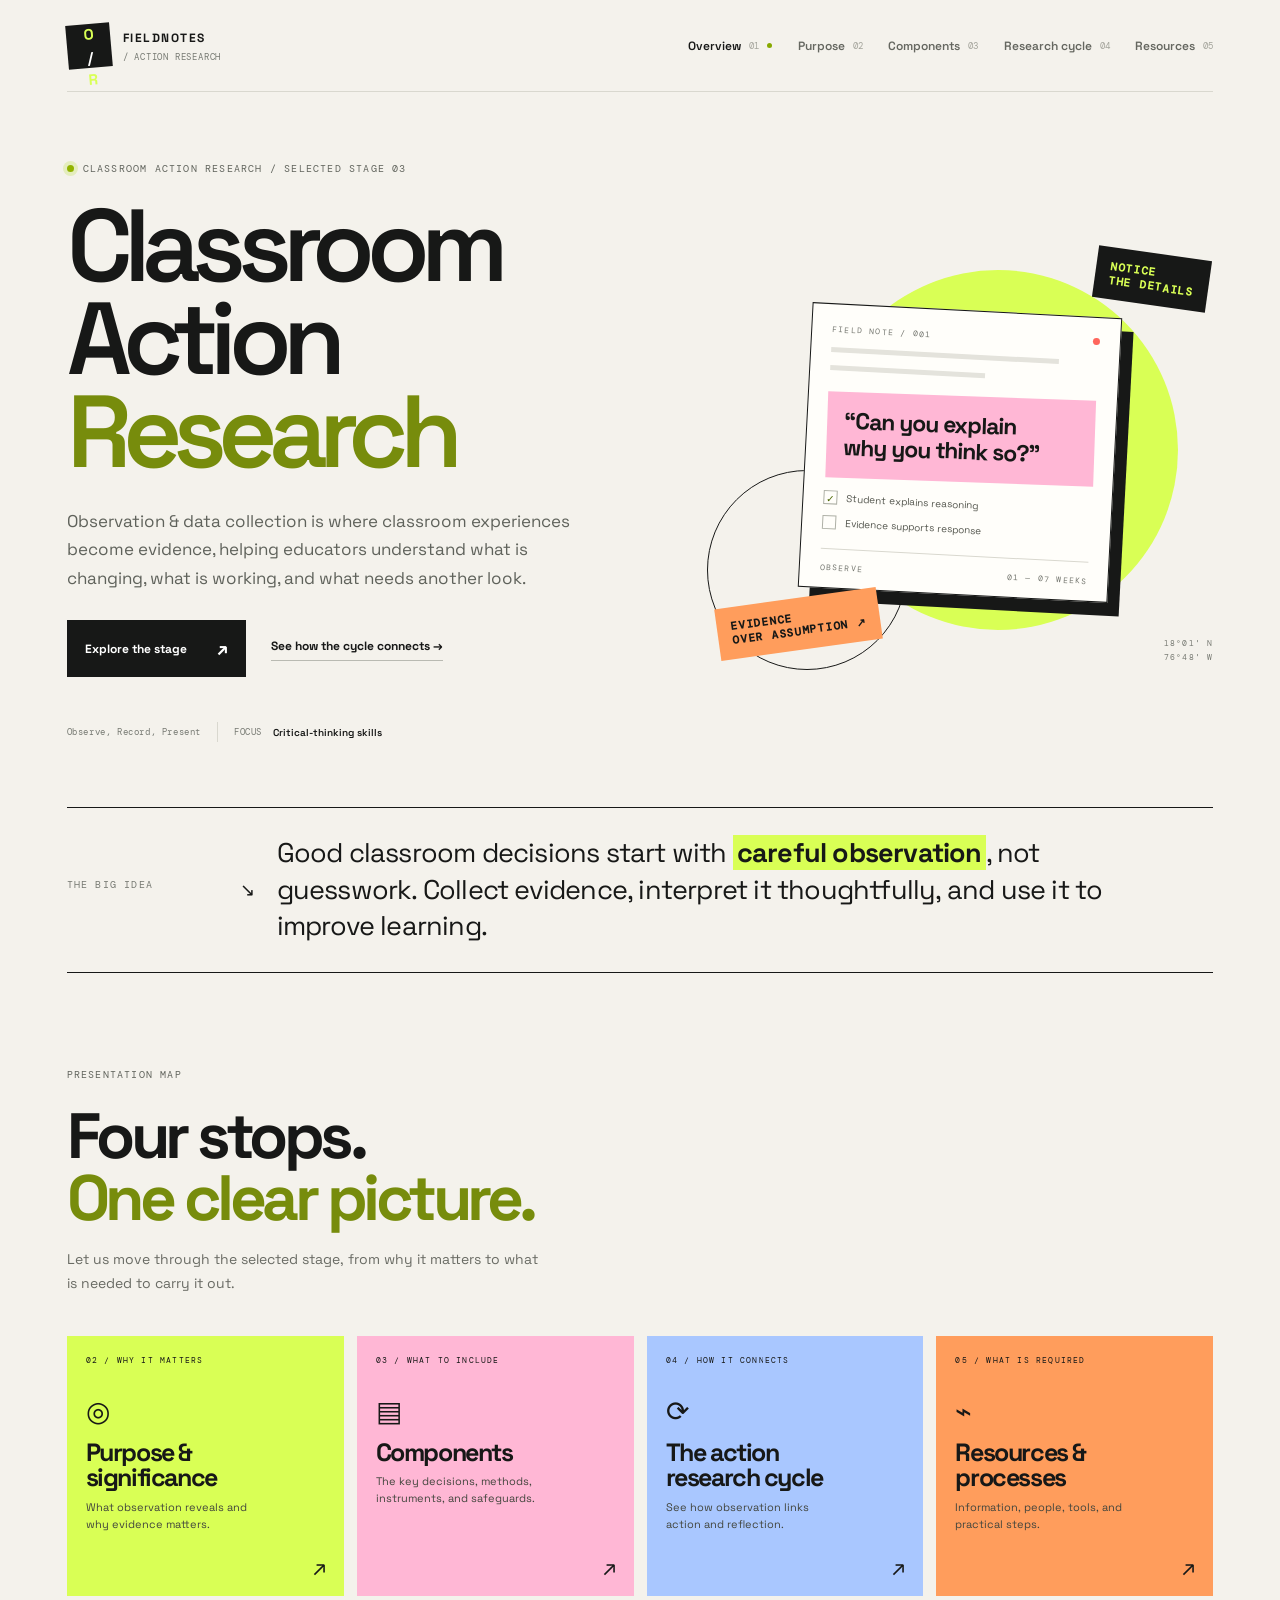
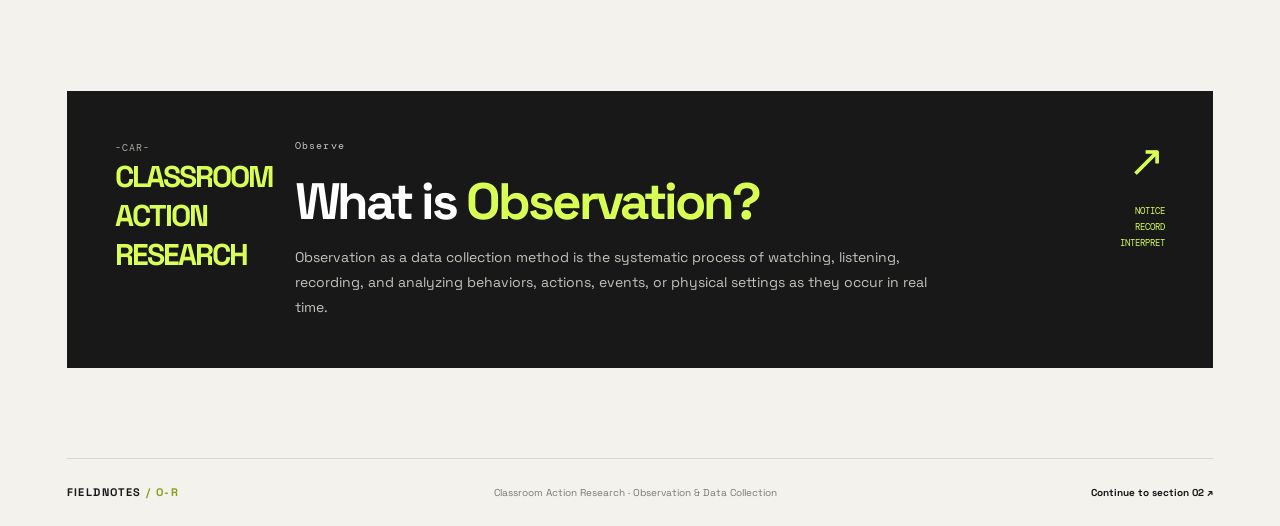
==== index.html @ 3b0fd25b "Add files via upload" ====
<!DOCTYPE html>
<html lang="en">
<head>
  <meta charset="UTF-8">
  <meta name="viewport" content="width=device-width, initial-scale=1.0">
  <meta name="description" content="A presentation website about observation and data collection in classroom action research.">
  <title>Observe / Reflect — Classroom Action Research</title>
  <link rel="preconnect" href="https://fonts.googleapis.com">
  <link rel="preconnect" href="https://fonts.gstatic.com" crossorigin>
  <link href="https://fonts.googleapis.com/css2?family=DM+Mono:wght@400;500&family=Space+Grotesk:wght@400;500;600;700&display=swap" rel="stylesheet">
  <link rel="stylesheet" href="style.css">
  <script src="script.js" defer></script>
</head>
<body>
  <div class="site-shell">
    <header class="site-header">
      <a class="brand" href="index.html" aria-label="Observe Reflect home"><span class="brand-mark">O<span>/</span>R</span><span class="brand-name">FIELDNOTES<span> / ACTION RESEARCH</span></span></a>
      <button class="menu-toggle" aria-label="Toggle navigation" aria-expanded="false"><span></span><span></span></button>
      <nav class="main-nav" aria-label="Main navigation">
        <a class="active" href="index.html">Overview <span>01</span></a>
        <a href="purpose.html">Purpose <span>02</span></a>
        <a href="components.html">Components <span>03</span></a>
        <a href="cycle.html">Research cycle <span>04</span></a>
        <a href="resources.html">Resources <span>05</span></a>
      </nav>
    </header>

    <main>
      <section class="hero hero-home">
        <div class="hero-copy">
          <p class="eyebrow"><span class="eyebrow-dot"></span> CLASSROOM ACTION RESEARCH / SELECTED STAGE 03</p>
          <h1>Classroom Action<br><em>Research</em></h1>
          <p class="hero-intro">Observation &amp; data collection is where classroom experiences become evidence, helping educators understand what is changing, what is working, and what needs another look.</p>
          <div class="hero-actions">
            <a class="button button-dark" href="purpose.html">Explore the stage <span>↗</span></a>
            <a class="text-link" href="cycle.html">See how the cycle connects <span>→</span></a>
          </div>
          <div class="hero-meta"><span>Observe, Record, Present</span><span class="meta-divider"></span><span>FOCUS</span><strong>Critical-thinking skills</strong></div>
        </div>
        <div class="hero-art" aria-label="Illustration of classroom observation notes">
          <div class="art-sticker sticker-top">NOTICE<br>THE DETAILS</div>
          <div class="observation-card">
            <div class="card-top"><span>FIELD NOTE / 001</span><span class="record-dot"></span></div>
            <div class="scribble-line long"></div><div class="scribble-line medium"></div>
            <div class="observation-highlight">“Can you explain<br>why you think so?”</div>
            <div class="mini-check"><span class="check-box">✓</span><span>Student explains reasoning</span></div>
            <div class="mini-check"><span class="check-box"></span><span>Evidence supports response</span></div>
            <div class="card-footer"><span>OBSERVE</span><span>01 — 07 WEEKS</span></div>
          </div>
          <div class="art-circle circle-one"></div><div class="art-circle circle-two"></div>
          <div class="art-sticker sticker-bottom">EVIDENCE<br>OVER ASSUMPTION ↗</div>
          <span class="art-coordinate">18°01' N<br>76°48' W</span>
        </div>
      </section>

      <section class="intro-strip">
        <div class="strip-label">THE BIG IDEA <span>↘</span></div>
        <p>Good classroom decisions start with <strong>careful observation</strong>, not guesswork. Collect evidence, interpret it thoughtfully, and use it to improve learning.</p>
      </section>

      <section class="section-block">
        <div class="section-heading">
          <p class="eyebrow">PRESENTATION MAP</p>
          <h2>Four stops.<br><em>One clear picture.</em></h2>
          <p>Let us move through the selected stage, from why it matters to what is needed to carry it out.</p>
        </div>
        <div class="chapter-grid">
          <a class="chapter-card chapter-lime" href="purpose.html"><span class="chapter-number">02 / WHY IT MATTERS</span><span class="chapter-icon">◎</span><h3>Purpose &amp;<br>significance</h3><p>What observation reveals and why evidence matters.</p><span class="card-arrow">↗</span></a>
          <a class="chapter-card chapter-pink" href="proposal.html"><span class="chapter-number">03 / WHAT TO INCLUDE</span><span class="chapter-icon">▤</span><h3>Components</h3><p>The key decisions, methods, instruments, and safeguards.</p><span class="card-arrow">↗</span></a>
          <a class="chapter-card chapter-blue" href="cycle.html"><span class="chapter-number">04 / HOW IT CONNECTS</span><span class="chapter-icon">⟳</span><h3>The action<br>research cycle</h3><p>See how observation links action and reflection.</p><span class="card-arrow">↗</span></a>
          <a class="chapter-card chapter-orange" href="resources.html"><span class="chapter-number">05 / WHAT IS REQUIRED</span><span class="chapter-icon">⌁</span><h3>Resources &amp;<br>processes</h3><p>Information, people, tools, and practical steps.</p><span class="card-arrow">↗</span></a>
        </div>
      </section>

      <section class="context-band">
        <div class="context-index">-CAR-<br><strong>CLASSROOM ACTION RESEARCH</strong></div>
        <div class="context-main"><p class="eyebrow">Observe</p><h2>What is <em>Observation?</em></h2><p> Observation as a data collection method is the systematic process of watching, listening, recording, and analyzing behaviors, actions, events, or physical settings as they occur in real time.</p></div>
        <div class="context-side"><span class="context-symbol">↗</span><span>NOTICE<br>RECORD<br>INTERPRET</span></div>
      </section>
    </main>

    <footer class="site-footer"><a class="footer-brand" href="index.html">FIELDNOTES <span>/ O-R</span></a><p>Classroom Action Research · Observation &amp; Data Collection</p><a href="purpose.html">Continue to section 02 ↗</a></footer>
  </div>
</body>
</html>
---- style.css ----
/* FIELDNOTES / Observation & Data Collection
   Bold experimental academic design. All pages share this stylesheet. */
:root{--ink:#171817;--paper:#f4f2ec;--muted:#777a73;--line:#d9d8cf;--lime:#d9ff55;--pink:#ffb7d5;--blue:#a9c7ff;--orange:#ff9d5c;--white:#fffefa;--mono:"DM Mono",monospace;--display:"Space Grotesk",sans-serif;--radius:4px}
*{box-sizing:border-box}html{scroll-behavior:smooth}body{margin:0;background:var(--paper);color:var(--ink);font-family:var(--display);line-height:1.5}a{color:inherit;text-decoration:none}button{font:inherit}.site-shell{width:min(1440px,100%);margin:0 auto;padding:0 5.2%}.site-header{height:92px;display:flex;align-items:center;justify-content:space-between;border-bottom:1px solid var(--line);position:relative;z-index:10}.brand{display:flex;align-items:center;gap:12px}.brand-mark{display:grid;place-items:center;width:44px;height:44px;background:var(--ink);color:var(--lime);font-size:15px;font-weight:700;letter-spacing:-2px;transform:rotate(-5deg)}.brand-mark span{color:white}.brand-name{font-size:12px;font-weight:700;letter-spacing:1.5px}.brand-name>span{display:block;font:9px var(--mono);color:var(--muted);letter-spacing:.8px;margin-top:4px}.main-nav{display:flex;align-items:center;gap:clamp(12px,2vw,30px)}.main-nav a{font-size:12px;font-weight:600;display:flex;gap:8px;align-items:center;color:#656760;transition:color .2s}.main-nav a span{font:9px var(--mono);color:#a3a49b}.main-nav a:hover,.main-nav a.active{color:var(--ink)}.main-nav a.active:after{content:"";height:5px;width:5px;border-radius:50%;background:#87a900;display:inline-block}.menu-toggle{display:none;border:0;background:transparent;padding:8px}.menu-toggle span{display:block;width:24px;height:2px;background:var(--ink);margin:5px}
.eyebrow,.section-kicker,.chapter-number,.page-count,.step-tag,.resource-number,.timeline-week,.progress-top,.card-top,.card-footer,.strip-label,.context-index,.art-coordinate{font:10px var(--mono);letter-spacing:1.2px}.eyebrow{display:flex;align-items:center;gap:9px;margin:0 0 24px;color:#62655e}.eyebrow-dot{width:7px;height:7px;background:#92b300;display:inline-block;border-radius:50%;box-shadow:0 0 0 4px #e4edbd}.hero{display:grid;grid-template-columns:1.08fr .92fr;gap:4%;padding:70px 0 65px;min-height:590px;align-items:center}.hero h1,.page-hero h1{font-size:clamp(58px,8vw,112px);line-height:.91;letter-spacing:-.085em;font-weight:600;margin:0}.hero h1 em,.page-hero h1 em,.section-heading h2 em,.context-main h2 em,.big-text-panel h2 em,.dark-panel h2 em,.example-heading h2 em,.timeline-heading h2 em,.connection-table-section h2 em,.process-intro h2 em,.closing-panel h2 em{font-style:normal;color:#778c0c}.hero-intro{max-width:540px;color:#5f625b;font-size:17px;line-height:1.7;margin:28px 0 27px}.hero-actions{display:flex;align-items:center;gap:25px;flex-wrap:wrap}.button{display:inline-flex;align-items:center;gap:30px;padding:15px 18px;font-size:12px;font-weight:700;transition:transform .2s,background .2s}.button:hover{transform:translateY(-3px)}.button-dark{background:var(--ink);color:white}.button-dark span,.button-light span{font-size:18px}.text-link{font-size:12px;font-weight:700;border-bottom:1px solid #b9bab2;padding-bottom:5px}.hero-meta{display:flex;align-items:center;gap:11px;flex-wrap:wrap;margin-top:45px;font:9px var(--mono);color:var(--muted);letter-spacing:.6px}.hero-meta strong{font:600 10px var(--display);color:var(--ink);letter-spacing:0}.meta-divider{height:20px;border-left:1px solid var(--line);margin:0 5px}
.hero-art{height:435px;position:relative;display:grid;place-items:center;isolation:isolate}.art-circle{position:absolute;border-radius:50%;z-index:-1}.circle-one{width:360px;height:360px;background:var(--lime);top:35px;right:7%;}.circle-two{width:200px;height:200px;border:1px solid var(--ink);bottom:0;left:0}.observation-card{width:min(310px,75%);background:var(--white);border:1px solid var(--ink);padding:20px 20px 15px;box-shadow:12px 13px 0 var(--ink);transform:rotate(3deg);z-index:2;animation:floatCard 6s ease-in-out infinite}.card-top,.card-footer{display:flex;justify-content:space-between;color:#74766f;font-size:8px}.record-dot{width:7px;height:7px;background:#ff665c;border-radius:50%}.scribble-line{height:5px;background:#e4e3dc;margin-top:13px}.scribble-line.long{width:85%}.scribble-line.medium{width:58%}.observation-highlight{background:var(--pink);font-size:23px;line-height:1.12;letter-spacing:-1px;font-weight:700;padding:17px;margin:19px 0 15px;transform:rotate(-1deg)}.mini-check{display:flex;align-items:center;gap:9px;font-size:10px;color:#55574f;margin:10px 0}.check-box{width:14px;height:14px;border:1px solid #aeb0a6;display:grid;place-items:center;font-size:10px;color:#4d6800}.card-footer{border-top:1px solid var(--line);padding-top:13px;margin-top:18px}.art-sticker{position:absolute;font:700 11px var(--mono);letter-spacing:.8px;padding:12px 14px;z-index:3}.sticker-top{background:var(--ink);color:var(--lime);right:1%;top:18px;transform:rotate(8deg)}.sticker-bottom{background:var(--orange);bottom:20px;left:2%;transform:rotate(-8deg)}.art-coordinate{position:absolute;right:0;bottom:5px;font-size:8px;line-height:1.8;color:var(--muted)}
.intro-strip{border-top:1px solid var(--ink);border-bottom:1px solid var(--ink);display:grid;grid-template-columns:190px 1fr;align-items:center;gap:20px;padding:27px 0}.strip-label{display:flex;justify-content:space-between;color:var(--muted)}.strip-label span{font-size:18px;color:var(--ink)}.intro-strip p{font-size:clamp(18px,2.3vw,27px);letter-spacing:-.8px;line-height:1.35;margin:0;max-width:850px}.intro-strip strong{background:var(--lime);padding:0 4px}
.section-block{padding:95px 0}.section-heading{max-width:590px;margin-bottom:40px}.section-heading h2,.example-heading h2,.timeline-heading h2,.connection-table-section h2,.process-intro h2{font-size:clamp(40px,5vw,65px);line-height:.98;letter-spacing:-.07em;margin:0 0 18px}.section-heading>p:last-child,.timeline-heading>p:last-child,.process-intro>p:last-child{color:#696b64;max-width:480px;font-size:14px;line-height:1.7}.chapter-grid{display:grid;grid-template-columns:repeat(4,1fr);gap:13px}.chapter-card{min-height:260px;padding:19px;position:relative;display:flex;flex-direction:column;transition:transform .25s;overflow:hidden}.chapter-card:hover{transform:translateY(-7px) rotate(-.5deg)}.chapter-lime{background:var(--lime)}.chapter-pink{background:var(--pink)}.chapter-blue{background:var(--blue)}.chapter-orange{background:var(--orange)}.chapter-number{font-size:8px}.chapter-icon{font-size:28px;margin-top:25px}.chapter-card h3{font-size:25px;line-height:1.03;letter-spacing:-1.4px;margin:8px 0}.chapter-card p{font-size:11px;max-width:180px;color:#42453d;line-height:1.5;margin:0 0 30px}.card-arrow{position:absolute;right:18px;bottom:12px;font-size:22px}
.context-band{background:var(--ink);color:white;padding:48px;display:grid;grid-template-columns:150px 1fr 110px;gap:30px;align-items:start;margin-bottom:90px}.context-index{color:#a7aaa1;line-height:1.8}.context-index strong{font:700 30px var(--display);color:var(--lime);letter-spacing:-2px}.context-main .eyebrow{color:#c2c4bc}.context-main h2{font-size:clamp(36px,4vw,55px);letter-spacing:-.06em;line-height:1;margin:0 0 18px}.context-main h2 em{color:var(--lime)}.context-main>p:last-child{max-width:660px;color:#c3c5bd;font-size:14px;line-height:1.8;margin:0}.context-side{display:flex;flex-direction:column;align-items:flex-end;gap:20px;font:9px var(--mono);line-height:1.8;color:var(--lime);text-align:right}.context-symbol{font-size:44px;line-height:1}
.site-footer{border-top:1px solid var(--line);padding:25px 0;display:flex;align-items:center;justify-content:space-between;gap:15px;font-size:10px;color:var(--muted)}.footer-brand{font-size:11px;font-weight:700;letter-spacing:1.4px;color:var(--ink)}.footer-brand span{color:#8b9f1d}.site-footer p{margin:0}.site-footer>a:last-child{color:var(--ink);font-weight:700}
.page-hero{min-height:390px;padding:42px 5.5% 50px;position:relative;overflow:hidden;margin:30px 0 0}.page-hero-lime{background:var(--lime)}.page-hero-pink{background:var(--pink)}.page-hero-blue{background:var(--blue)}.page-hero-orange{background:var(--orange)}.page-hero-top{display:flex;justify-content:space-between;align-items:center;margin-bottom:40px}.page-hero .eyebrow{margin:0;color:#41443a}.page-count{font-size:12px}.page-count i{font-style:normal;opacity:.5;margin:0 5px}.page-hero h1{font-size:clamp(54px,7vw,90px);max-width:800px;position:relative;z-index:1}.page-hero h1 em{color:#34382c}.page-lede{max-width:530px;font-size:15px;line-height:1.7;color:#41443b;margin:24px 0 0;position:relative;z-index:1}.hero-stamp{position:absolute;right:7%;bottom:36px;border:1px solid currentColor;padding:15px 18px;font:700 12px var(--mono);line-height:1.5;letter-spacing:1px;transform:rotate(7deg);text-align:center;z-index:0}
.two-column-section{display:grid;grid-template-columns:1fr 1fr;gap:14px;padding:75px 0}.big-text-panel,.dark-panel{padding:clamp(25px,4vw,50px);min-height:520px}.big-text-panel{background:var(--white);border:1px solid var(--line)}.dark-panel{background:var(--ink);color:white}.section-kicker{color:#85877f}.dark-panel .section-kicker{color:#b8bbb2}.oversized-symbol{font-size:52px;line-height:1;margin:35px 0 18px;color:#8ba900}.dark-panel .oversized-symbol{color:var(--pink)}.big-text-panel h2,.dark-panel h2{font-size:clamp(34px,4vw,48px);line-height:.99;letter-spacing:-.07em;margin:0 0 22px}.dark-panel h2 em{color:var(--pink)}.big-text-panel>p,.dark-panel>p{font-size:13px;color:#666960;line-height:1.8}.quote-note{border-left:4px solid var(--lime);padding:12px 15px;background:#f0f3e4;font-size:12px;line-height:1.6;margin-top:25px}.reason-list{padding:0;margin:30px 0 0;list-style:none}.reason-list li{display:grid;grid-template-columns:34px 1fr;gap:12px;border-top:1px solid #3b3e38;padding:16px 0}.reason-list li>span{font:10px var(--mono);color:var(--pink);padding-top:3px}.reason-list strong{font-size:14px}.reason-list p{font-size:11px;color:#bfc1b8;line-height:1.6;margin:4px 0 0}
.example-section{padding:20px 0 80px}.example-heading{margin-bottom:35px}.example-flow{display:grid;grid-template-columns:1fr 30px 1fr 30px 1fr;align-items:stretch;gap:10px}.example-step{background:#e9e7df;padding:23px;min-height:220px;position:relative}.step-tag{font-size:8px;color:#666960}.example-icon{font-size:28px;margin:25px 0 10px}.example-step h3{font-size:19px;letter-spacing:-.7px;margin:0 0 8px}.example-step p{font-size:12px;color:#62645c;line-height:1.6;margin:0}.flow-arrow{display:grid;place-items:center;font-size:23px}.bottom-cta{border-top:1px solid var(--line);padding:28px 0 55px;display:flex;align-items:center;justify-content:space-between;gap:20px}.bottom-cta .eyebrow{margin-bottom:9px}.bottom-cta h2{font-size:25px;letter-spacing:-1.2px;margin:0}
.proposal-block{padding-bottom:70px}.proposal-grid{display:grid;grid-template-columns:repeat(3,1fr);gap:12px}.proposal-card{border:1px solid var(--line);background:var(--white);text-align:left;padding:23px;min-height:235px;position:relative;cursor:pointer;transition:transform .2s,border-color .2s;display:flex;flex-direction:column;align-items:flex-start}.proposal-card:hover{transform:translateY(-4px);border-color:var(--ink)}.proposal-card[aria-expanded="true"]{background:var(--lime);border-color:var(--ink)}.proposal-number{font:10px var(--mono);color:#7a7c74}.proposal-icon{font-size:26px;margin:23px 0 10px}.proposal-card h3{font-size:19px;line-height:1.1;letter-spacing:-.6px;margin:0 0 8px}.proposal-summary{font-size:12px;color:#72746c;margin:0 0 20px}.expand-label{font:9px var(--mono);letter-spacing:.6px;margin-top:auto}.proposal-details{display:none;border-top:1px solid #b7c58b;padding-top:12px;margin-top:15px}.proposal-details p{font-size:11px;line-height:1.7;margin:0;color:#44473e}.proposal-card[aria-expanded="true"] .proposal-details{display:block}.proposal-card[aria-expanded="true"] .expand-label{font-weight:700}.timeline-section{background:#e8e6dd;padding:65px 7%;display:grid;grid-template-columns:.8fr 1.2fr;gap:7%;margin-bottom:75px}.timeline-heading h2{font-size:clamp(35px,4vw,50px)}.timeline{position:relative}.timeline:before{content:"";position:absolute;top:18px;bottom:25px;left:86px;width:1px;background:#c3c4b8}.timeline-item{display:grid;grid-template-columns:70px 34px 1fr;gap:15px;position:relative;padding:0 0 27px}.timeline-week{font-size:8px;line-height:1.5;color:#777970;padding-top:9px}.timeline-marker{width:31px;height:31px;border:1px solid var(--ink);background:var(--lime);border-radius:50%;display:grid;place-items:center;font:10px var(--mono);z-index:1}.timeline-content h3{font-size:16px;margin:2px 0 5px}.timeline-content p{font-size:11px;color:#686a62;line-height:1.7;margin:0}
.cycle-section{padding:85px 0 60px}.cycle-explorer{display:grid;grid-template-columns:1.1fr .9fr;gap:35px;align-items:center}.cycle-visual{height:430px;max-width:530px;width:100%;margin:auto;position:relative}.cycle-arrows{position:absolute;inset:0;width:100%;height:100%;color:#a3a59b;fill:none;stroke:currentColor;stroke-width:1.5;stroke-dasharray:5 6}.cycle-node{position:absolute;z-index:2;width:142px;min-height:100px;border:1px solid var(--ink);background:var(--white);padding:13px;text-align:left;cursor:pointer;transition:transform .2s,background .2s;box-shadow:5px 5px 0 rgba(23,24,23,.1)}.cycle-node:hover{transform:translateY(-4px) rotate(-1deg)}.cycle-node span{display:block;font:9px var(--mono);color:#77796f;margin-bottom:10px}.cycle-node strong{display:block;font-size:18px;letter-spacing:-.8px}.cycle-node small{display:block;font-size:10px;color:#676960;margin-top:3px}.node-plan{top:10px;left:calc(50% - 71px)}.node-act{top:145px;right:0}.node-observe{bottom:10px;left:calc(50% - 71px)}.node-reflect{top:145px;left:0}.node-act.is-selected{background:var(--pink)}.node-plan.is-selected{background:var(--blue)}.node-observe.is-selected{background:var(--lime)}.node-reflect.is-selected{background:var(--orange)}.cycle-node[aria-pressed="true"]{box-shadow:6px 6px 0 var(--ink)}.cycle-center{position:absolute;top:50%;left:50%;transform:translate(-50%,-50%);width:130px;height:130px;border:1px dashed #9fa196;border-radius:50%;display:flex;flex-direction:column;align-items:center;justify-content:center;text-align:center;background:var(--paper)}.cycle-center span{font:8px var(--mono);letter-spacing:1px;color:#7b7d74}.cycle-center strong{font-size:15px;line-height:1.05;letter-spacing:-.5px;margin:7px 0}.cycle-center i{font-style:normal;font-size:22px}.cycle-detail{background:var(--ink);color:white;padding:35px;min-height:370px;position:relative}.cycle-detail .eyebrow{color:#b8bab2;margin-bottom:12px;font-size:9px}.detail-number{font-size:56px;line-height:1;font-weight:700;letter-spacing:-5px;color:var(--lime)}.cycle-detail h3{font-size:32px;line-height:.98;letter-spacing:-1.8px;margin:13px 0}.cycle-detail>p:not(.eyebrow){font-size:12px;line-height:1.8;color:#c4c6be}.detail-connection{display:flex;gap:12px;border-top:1px solid #41443c;padding-top:18px;margin-top:24px}.connection-icon{color:var(--pink);font-size:22px}.detail-connection strong{font-size:12px}.detail-connection p{font-size:10px;line-height:1.6;color:#bfc1b8;margin:5px 0 0}.cycle-controls{display:flex;justify-content:space-between;gap:12px;margin-top:23px}.small-button{border:1px solid #5b5e55;background:transparent;color:white;padding:9px 12px;font-size:10px;cursor:pointer}.small-button:hover{background:var(--lime);border-color:var(--lime);color:var(--ink)}.cycle-summary{display:flex;align-items:center;gap:20px;background:var(--blue);padding:20px 25px;margin-top:45px}.summary-symbol{font-size:38px}.cycle-summary p{font-size:13px;line-height:1.7;margin:0}.connection-table-section{padding:20px 0 85px}.connection-table-section h2{margin-bottom:28px}.connection-rows{border-top:1px solid var(--ink)}.connection-rows>div{display:grid;grid-template-columns:150px 220px 1fr;gap:20px;align-items:center;padding:20px;border-bottom:1px solid var(--line)}.connection-rows span{font:9px var(--mono);color:#77796f}.connection-rows strong{font-size:14px}.connection-rows p{font-size:12px;color:#686a62;margin:0}.connection-rows .row-highlight{background:var(--lime);border-bottom-color:var(--ink)}
.resource-section{padding:85px 0 75px}.resource-grid{display:grid;grid-template-columns:repeat(2,1fr);gap:13px}.resource-card{padding:28px;min-height:330px}.resource-card-dark{background:var(--ink);color:white}.resource-card-lime{background:var(--lime)}.resource-card-blue{background:var(--blue)}.resource-card-pink{background:var(--pink)}.resource-number{font-size:9px;opacity:.8}.resource-symbol{font-size:33px;margin:24px 0 8px}.resource-card h3{font-size:27px;letter-spacing:-1.4px;margin:0 0 17px}.resource-card ul{padding-left:17px;margin:0;display:grid;gap:8px}.resource-card li{font-size:12px;line-height:1.5}.resource-card-dark li{color:#d2d4cc}.process-section{display:grid;grid-template-columns:.8fr 1.2fr;gap:8%;padding:35px 0 90px}.process-intro h2{font-size:clamp(38px,4vw,54px)}.progress-card{background:#e5e3da;padding:18px;margin-top:30px}.progress-top{display:flex;justify-content:space-between;font-size:8px}.progress-top strong{font-size:10px}.progress-track{height:5px;background:#cacbc1;margin:13px 0}.progress-track span{display:block;height:100%;width:0;background:#89a600;transition:width .25s}.progress-card>p{font-size:10px;color:#65675f;margin:0}.reset-button{border:0;border-bottom:1px solid #a7a89f;background:none;padding:0;margin-top:15px;font-size:10px;cursor:pointer}.process-checklist{border-top:1px solid var(--line)}.process-item{display:grid;grid-template-columns:0 35px 1fr 22px;gap:12px;align-items:center;padding:18px 4px;border-bottom:1px solid var(--line);cursor:pointer;transition:background .2s}.process-item input{opacity:0;width:0;height:0}.process-number{font:10px var(--mono);color:#898b83}.process-copy strong{display:block;font-size:14px}.process-copy small{display:block;font-size:11px;color:#73756d;margin-top:4px;line-height:1.5}.custom-check{width:20px;height:20px;border:1px solid #b5b7ad;display:grid;place-items:center;font-size:12px;color:transparent}.process-item:has(input:checked){background:#e8efcf}.process-item:has(input:checked) .custom-check{background:var(--lime);border-color:var(--ink);color:var(--ink)}.process-item:has(input:checked) .process-copy strong{text-decoration:line-through;text-decoration-color:#8b9f1d}.closing-panel{position:relative;background:var(--ink);color:white;padding:50px 7%;margin-bottom:75px;overflow:hidden}.closing-panel .eyebrow{color:#bfc1b8}.closing-panel h2{font-size:clamp(48px,7vw,82px);line-height:.9;letter-spacing:-.08em;margin:0 0 22px;position:relative;z-index:1}.closing-panel h2 em{color:var(--lime)}.closing-panel>p:not(.eyebrow){max-width:520px;color:#c5c7bf;font-size:13px;line-height:1.8;margin-bottom:25px}.button-light{background:var(--lime);color:var(--ink);position:relative;z-index:1}.closing-mark{position:absolute;right:4%;top:0;font-size:clamp(130px,24vw,310px);font-weight:700;letter-spacing:-.13em;color:#292c25;line-height:1;transform:rotate(-10deg);pointer-events:none}
@keyframes floatCard{0%,100%{transform:translateY(0) rotate(3deg)}50%{transform:translateY(-8px) rotate(1deg)}}@media(prefers-reduced-motion:reduce){*,*::before,*::after{scroll-behavior:auto!important;animation:none!important;transition:none!important}}
@media(max-width:1000px){.site-shell{padding:0 4%}.site-header{height:78px}.brand-name{font-size:10px}.main-nav{gap:12px}.main-nav a{font-size:10px}.main-nav a span{display:none}.hero{min-height:530px;padding:55px 0}.hero h1{font-size:clamp(55px,8vw,84px)}.hero-art{height:360px}.circle-one{width:290px;height:290px}.observation-card{width:280px}.chapter-grid{grid-template-columns:repeat(2,1fr)}.chapter-card{min-height:220px}.context-band{grid-template-columns:100px 1fr 75px;padding:35px;gap:20px}.timeline-section{padding:50px 4%;gap:4%}.cycle-explorer{grid-template-columns:1fr 1fr;gap:20px}.cycle-node{width:125px}.node-plan,.node-observe{left:calc(50% - 62px)}.cycle-visual{height:400px}.cycle-detail{padding:25px}.connection-rows>div{grid-template-columns:110px 180px 1fr}}
@media(max-width:720px){.site-shell{padding:0 20px}.site-header{height:72px}.menu-toggle{display:block;cursor:pointer}.main-nav{display:none;position:absolute;top:71px;left:0;right:0;background:var(--paper);border:1px solid var(--line);padding:12px 18px 18px;flex-direction:column;align-items:stretch;gap:0;box-shadow:0 12px 20px #17181712}.main-nav.is-open{display:flex}.main-nav a{padding:13px 0;border-bottom:1px solid var(--line);font-size:12px;justify-content:space-between}.main-nav a:last-child{border-bottom:0}.main-nav a span{display:block}.hero{grid-template-columns:1fr;padding:52px 0 35px;gap:20px}.hero h1{font-size:clamp(60px,15vw,92px)}.hero-intro{font-size:15px}.hero-meta{margin-top:30px}.hero-art{height:360px;grid-row:2}.circle-one{right:10%;width:280px;height:280px}.circle-two{left:7%}.sticker-top{right:4%}.sticker-bottom{left:4%}.intro-strip{grid-template-columns:1fr;gap:10px;padding:20px 0}.intro-strip p{font-size:21px}.section-block{padding:65px 0}.section-heading{margin-bottom:27px}.section-heading h2,.example-heading h2,.timeline-heading h2,.connection-table-section h2{font-size:47px}.chapter-grid{gap:9px}.chapter-card{padding:15px;min-height:205px}.chapter-card h3{font-size:22px}.chapter-card p{font-size:10px}.chapter-icon{margin-top:18px}.context-band{grid-template-columns:1fr;padding:27px;gap:25px;margin-bottom:55px}.context-side{display:none}.context-main h2{font-size:42px}.site-footer{flex-wrap:wrap;justify-content:space-between}.site-footer p{order:3;width:100%}.page-hero{margin-top:18px;min-height:370px;padding:25px 24px 35px}.page-hero-top{margin-bottom:40px}.page-hero h1{font-size:clamp(54px,13vw,78px)}.page-lede{font-size:13px;max-width:85%}.hero-stamp{right:15px;bottom:15px;font-size:9px;padding:9px;opacity:.8}.two-column-section{grid-template-columns:1fr;padding:45px 0;gap:12px}.big-text-panel,.dark-panel{min-height:0;padding:28px}.oversized-symbol{margin:25px 0 15px}.example-section{padding:5px 0 50px}.example-flow{grid-template-columns:1fr;gap:8px}.example-step{min-height:0;padding:20px}.example-icon{margin:13px 0 7px}.flow-arrow{transform:rotate(90deg);height:24px}.bottom-cta{align-items:flex-start;flex-direction:column;padding-bottom:40px}.proposal-grid{grid-template-columns:1fr 1fr}.proposal-card{padding:17px;min-height:225px}.proposal-card h3{font-size:17px}.timeline-section{grid-template-columns:1fr;gap:25px;padding:35px 20px;margin-bottom:50px}.timeline:before{left:72px}.timeline-item{grid-template-columns:58px 30px 1fr;gap:10px}.timeline-week{font-size:7px}.timeline-marker{width:28px;height:28px}.cycle-section{padding:55px 0 40px}.cycle-explorer{grid-template-columns:1fr}.cycle-visual{height:360px;max-width:430px}.cycle-node{width:116px;min-height:88px;padding:10px}.node-plan,.node-observe{left:calc(50% - 58px)}.node-act{right:0}.node-reflect{left:0}.cycle-node strong{font-size:16px}.cycle-node small{font-size:9px}.cycle-center{width:110px;height:110px}.cycle-center strong{font-size:13px}.cycle-arrows{transform:scale(.94)}.cycle-detail{min-height:0;padding:25px}.cycle-detail h3{font-size:30px}.cycle-summary{padding:16px;gap:12px;align-items:flex-start}.cycle-summary p{font-size:11px}.connection-table-section{padding:20px 0 55px}.connection-rows>div{grid-template-columns:1fr auto;gap:6px;padding:15px}.connection-rows span{grid-column:1/-1}.connection-rows strong{font-size:13px}.connection-rows p{grid-column:1/-1;line-height:1.6}.resource-section{padding:55px 0}.resource-grid{grid-template-columns:1fr}.resource-card{min-height:0;padding:24px}.resource-card h3{font-size:25px}.process-section{grid-template-columns:1fr;gap:30px;padding:10px 0 60px}.closing-panel{padding:35px 25px;margin-bottom:50px}.closing-panel h2{font-size:58px}.closing-mark{right:-4%;top:20%;font-size:160px;opacity:.7}}
@media(max-width:390px){.site-shell{padding:0 14px}.brand{gap:8px}.brand-mark{width:38px;height:38px}.brand-name{font-size:9px}.brand-name>span{font-size:7px}.hero-actions{gap:16px}.button{gap:18px}.chapter-grid,.proposal-grid{grid-template-columns:1fr}.chapter-card{min-height:190px}.proposal-card{min-height:190px}.page-hero h1{font-size:52px}.page-lede{max-width:100%}.hero-stamp{display:none}.cycle-node{width:103px}.node-plan,.node-observe{left:calc(50% - 51px)}.cycle-node strong{font-size:14px}.cycle-node small{font-size:8px}.cycle-center{width:92px;height:92px}.cycle-center strong{font-size:11px}.cycle-center span{font-size:7px}.cycle-visual{height:330px}.cycle-arrows{transform:scale(.85)}.closing-panel h2{font-size:49px}}
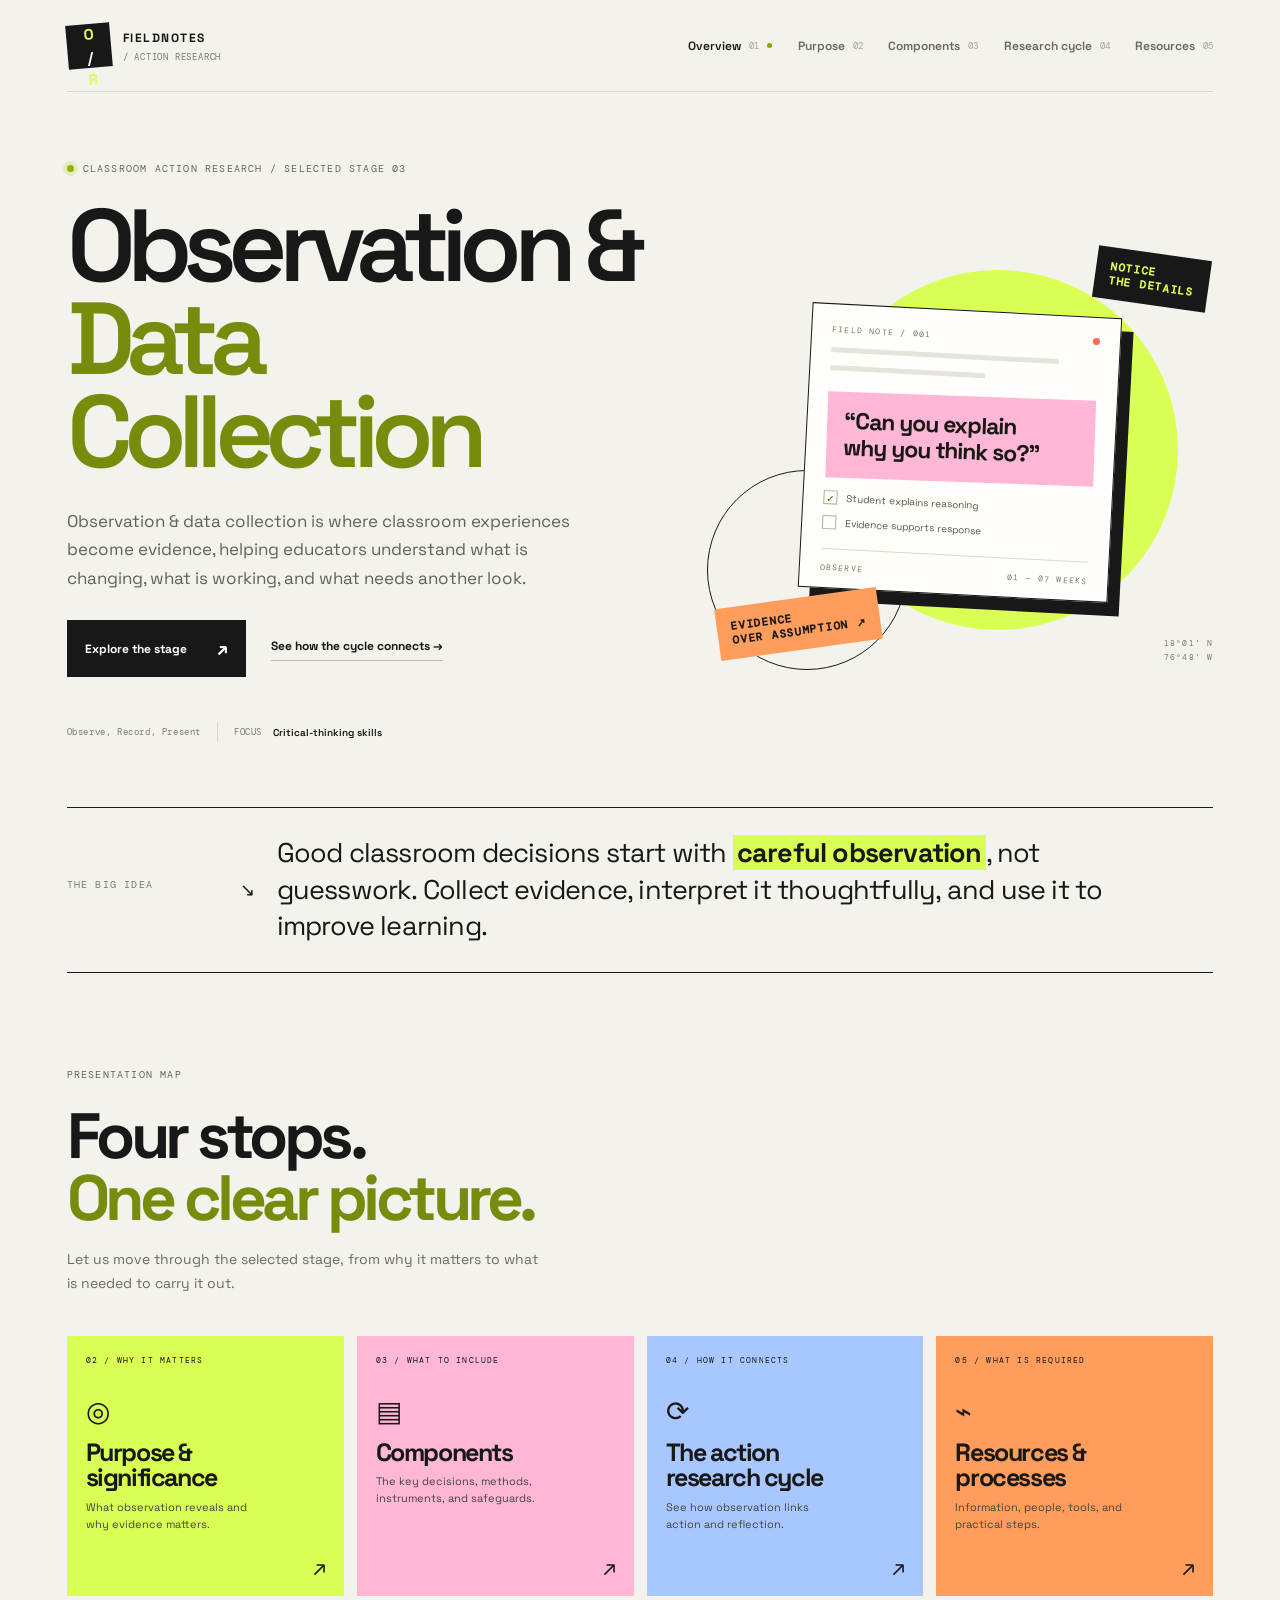
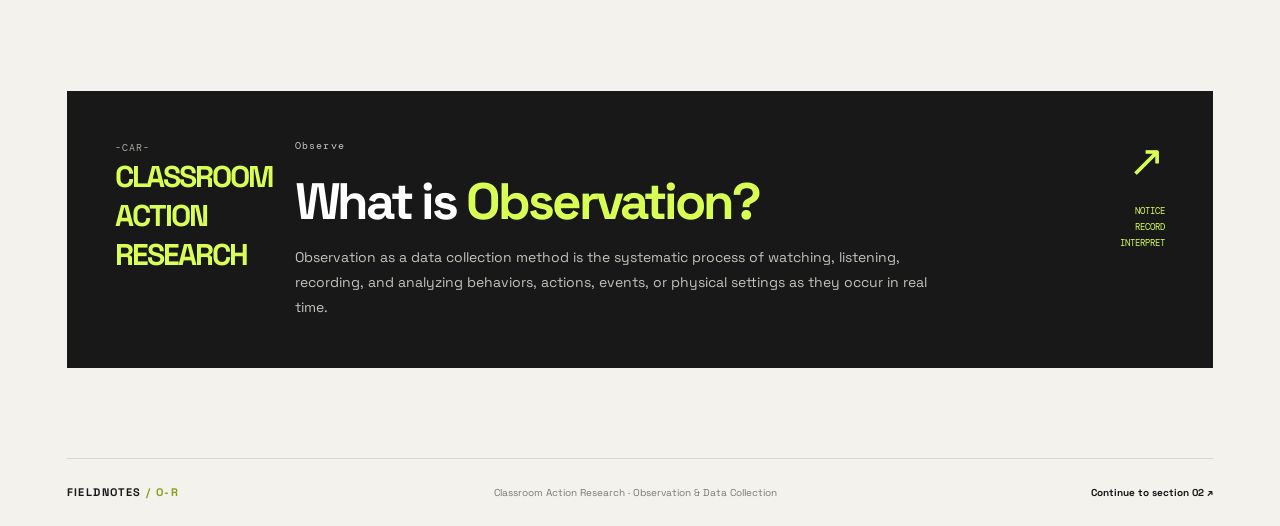
==== commit bc618e90: "Update index.html" ====
--- a/index.html
+++ b/index.html
@@ -29,7 +29,7 @@
       <section class="hero hero-home">
         <div class="hero-copy">
           <p class="eyebrow"><span class="eyebrow-dot"></span> CLASSROOM ACTION RESEARCH / SELECTED STAGE 03</p>
-          <h1>Classroom Action<br><em>Research</em></h1>
+          <h1>Observation &<br><em>Data Collection</em></h1>
           <p class="hero-intro">Observation &amp; data collection is where classroom experiences become evidence, helping educators understand what is changing, what is working, and what needs another look.</p>
           <div class="hero-actions">
             <a class="button button-dark" href="purpose.html">Explore the stage <span>↗</span></a>
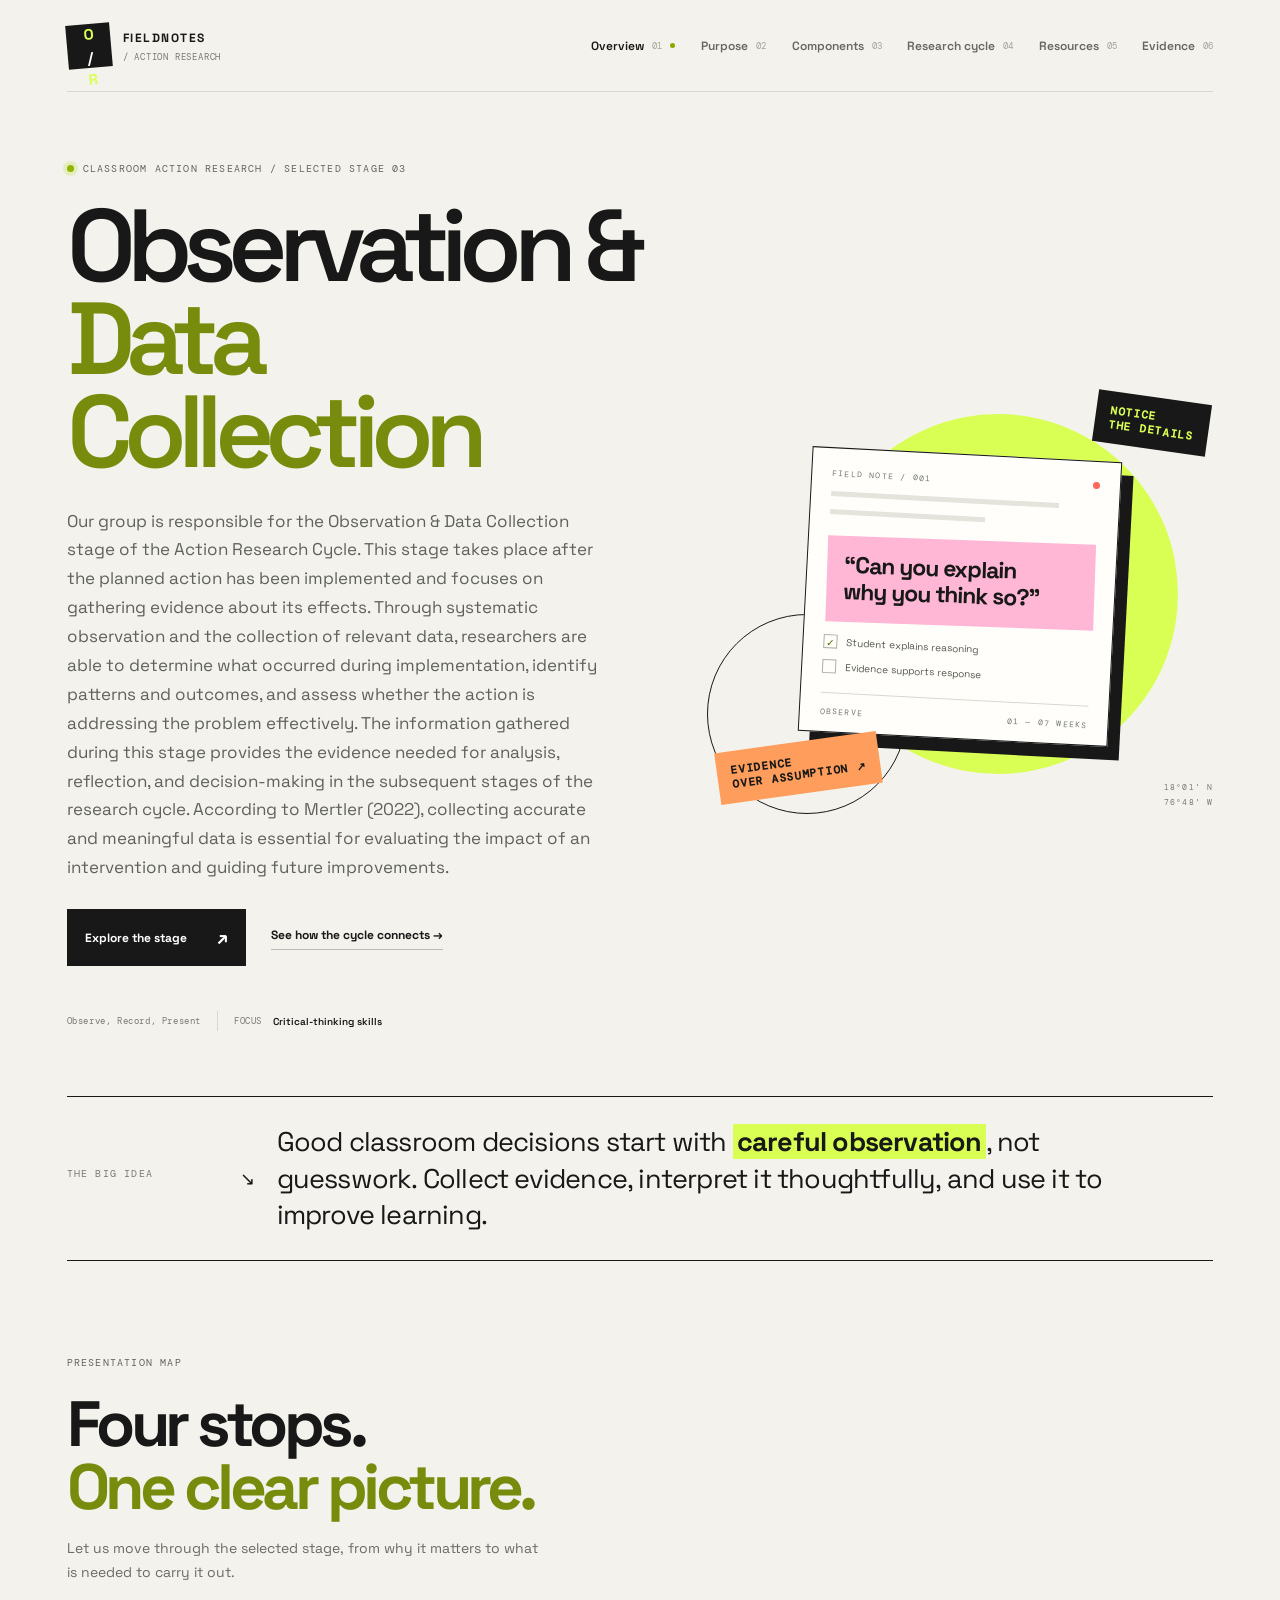
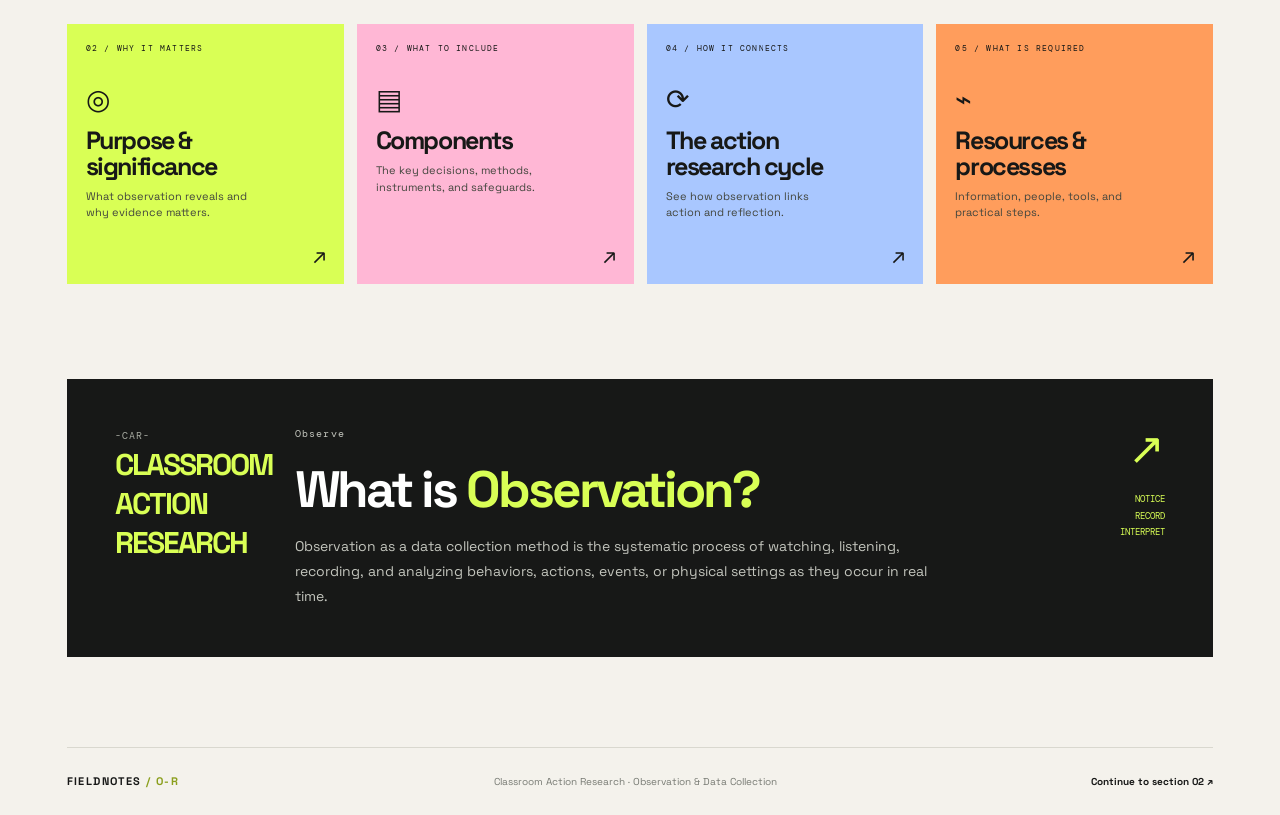
==== commit 7ec970e4: "Update index.html" ====
--- a/index.html
+++ b/index.html
@@ -22,6 +22,7 @@
         <a href="components.html">Components <span>03</span></a>
         <a href="cycle.html">Research cycle <span>04</span></a>
         <a href="resources.html">Resources <span>05</span></a>
+        <a href="evidence.html">Evidence <span>06</span></a>
       </nav>
     </header>
 
@@ -30,7 +31,7 @@
         <div class="hero-copy">
           <p class="eyebrow"><span class="eyebrow-dot"></span> CLASSROOM ACTION RESEARCH / SELECTED STAGE 03</p>
           <h1>Observation &<br><em>Data Collection</em></h1>
-          <p class="hero-intro">Observation &amp; data collection is where classroom experiences become evidence, helping educators understand what is changing, what is working, and what needs another look.</p>
+          <p class="hero-intro">Our group is responsible for the Observation &amp; Data Collection stage of the Action Research Cycle. This stage takes place after the planned action has been implemented and focuses on gathering evidence about its effects. Through systematic observation and the collection of relevant data, researchers are able to determine what occurred during implementation, identify patterns and outcomes, and assess whether the action is addressing the problem effectively. The information gathered during this stage provides the evidence needed for analysis, reflection, and decision-making in the subsequent stages of the research cycle. According to Mertler (2022), collecting accurate and meaningful data is essential for evaluating the impact of an intervention and guiding future improvements.</p>
           <div class="hero-actions">
             <a class="button button-dark" href="purpose.html">Explore the stage <span>↗</span></a>
             <a class="text-link" href="cycle.html">See how the cycle connects <span>→</span></a>
@@ -83,3 +84,4 @@
   </div>
 </body>
 </html>
+
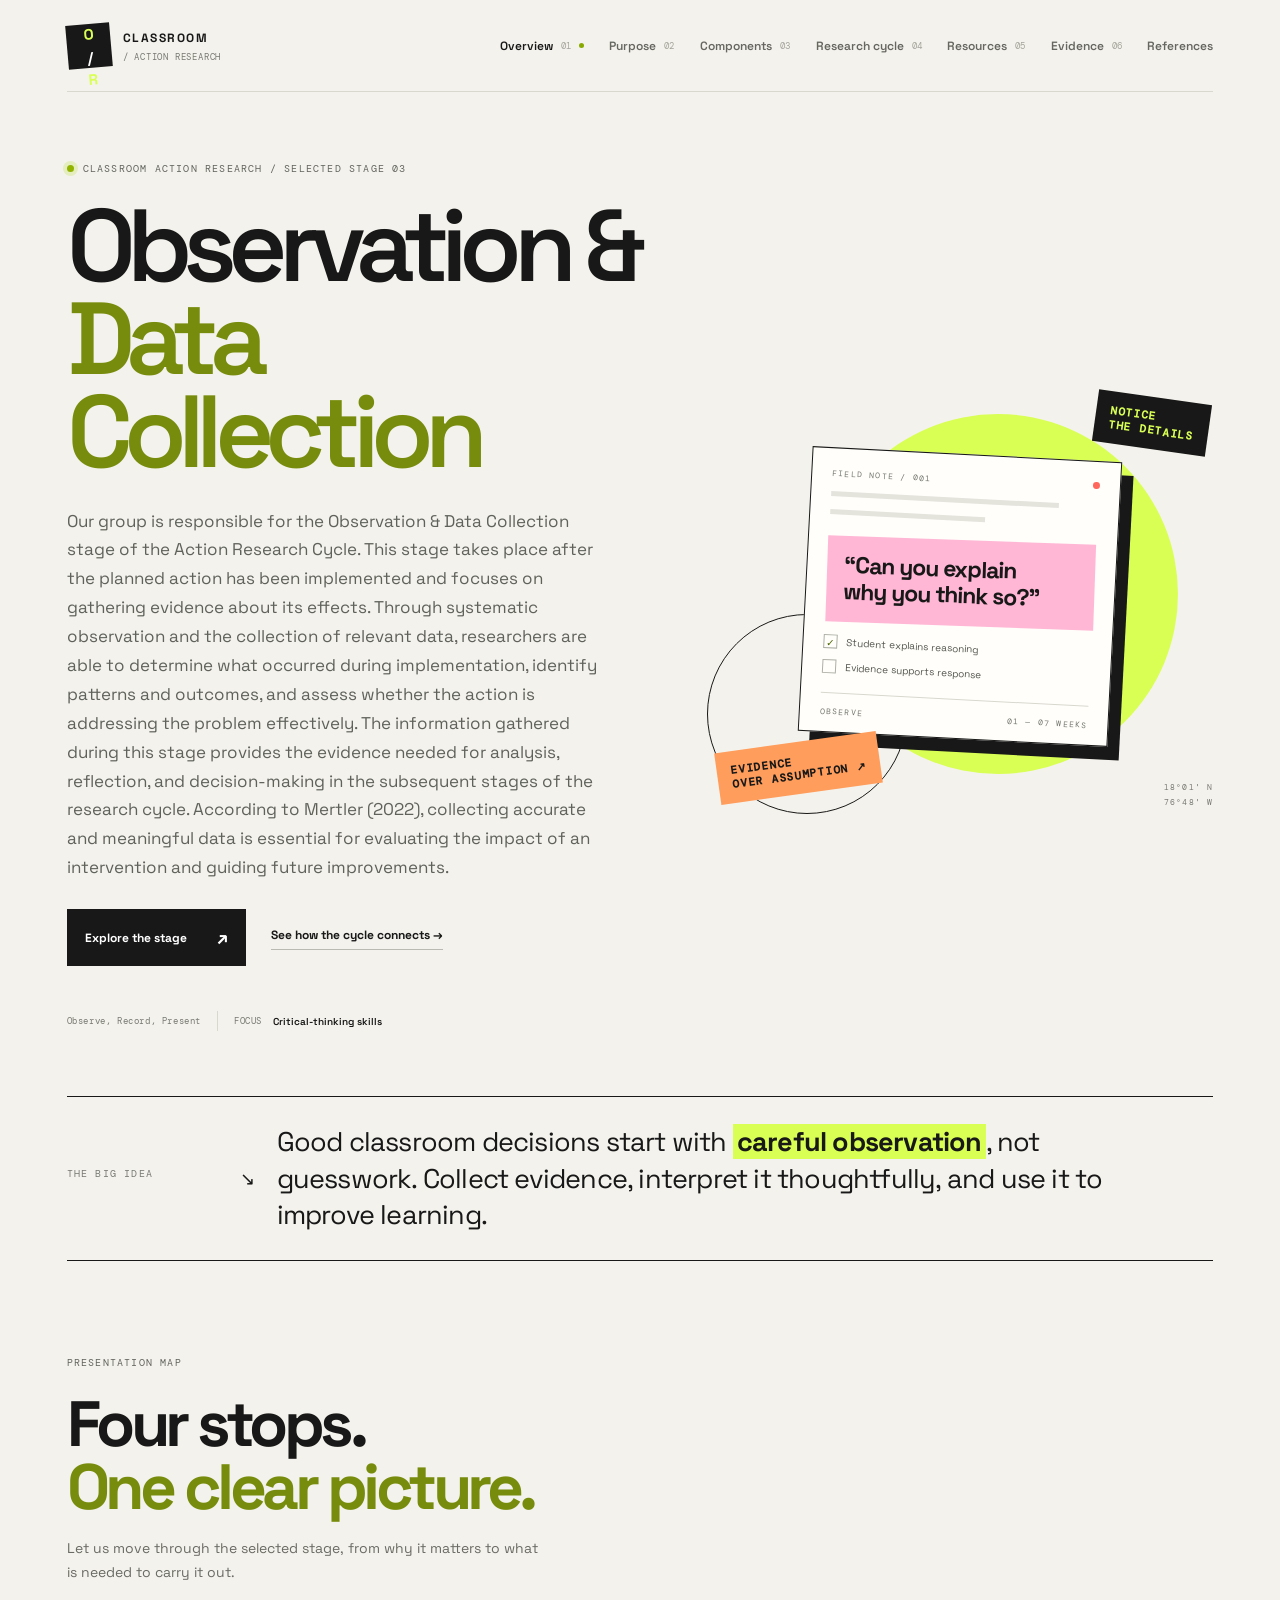
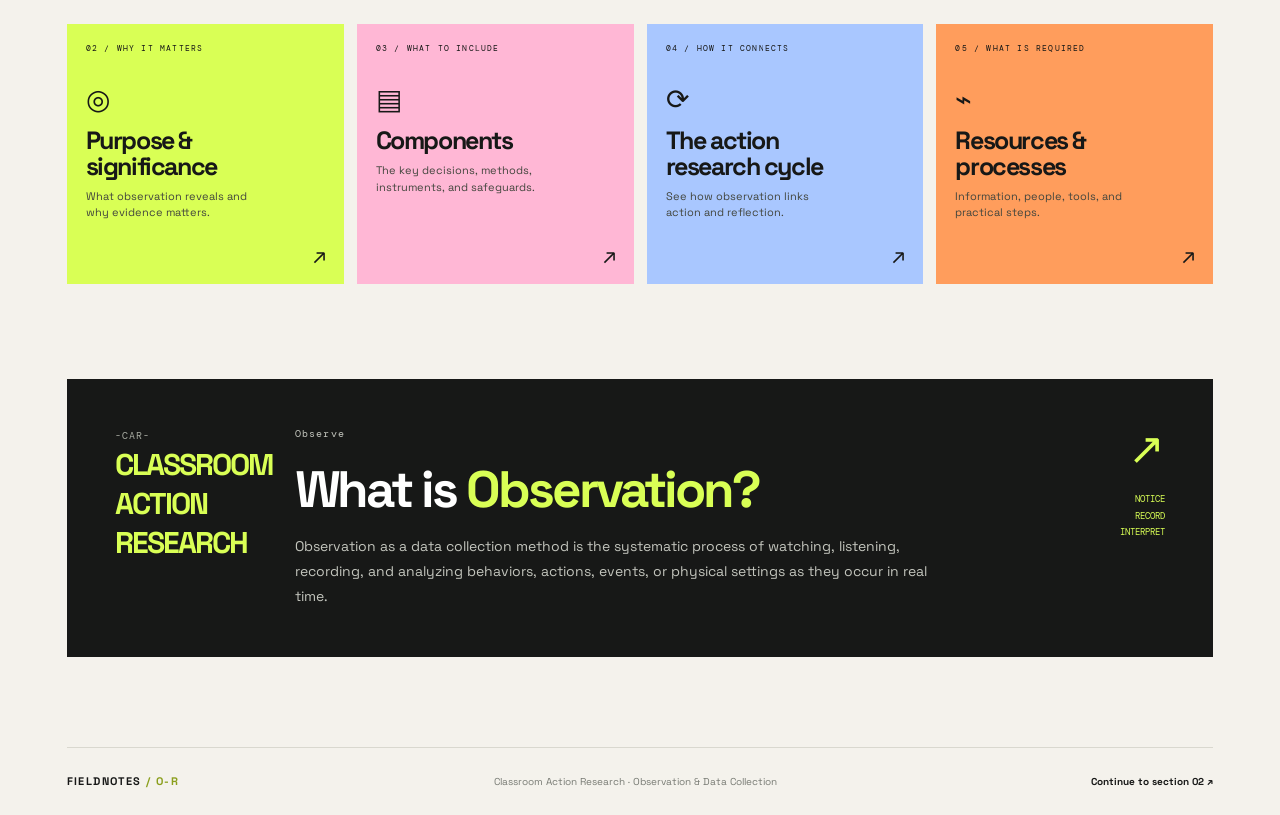
==== commit 6fc379f2: "Update index.html" ====
--- a/index.html
+++ b/index.html
@@ -14,7 +14,7 @@
 <body>
   <div class="site-shell">
     <header class="site-header">
-      <a class="brand" href="index.html" aria-label="Observe Reflect home"><span class="brand-mark">O<span>/</span>R</span><span class="brand-name">FIELDNOTES<span> / ACTION RESEARCH</span></span></a>
+      <a class="brand" href="index.html" aria-label="Observe Reflect home"><span class="brand-mark">O<span>/</span>R</span><span class="brand-name">CLASSROOM<span> / ACTION RESEARCH</span></span></a>
       <button class="menu-toggle" aria-label="Toggle navigation" aria-expanded="false"><span></span><span></span></button>
       <nav class="main-nav" aria-label="Main navigation">
         <a class="active" href="index.html">Overview <span>01</span></a>
@@ -23,6 +23,7 @@
         <a href="cycle.html">Research cycle <span>04</span></a>
         <a href="resources.html">Resources <span>05</span></a>
         <a href="evidence.html">Evidence <span>06</span></a>
+        <a href="references.html">References</a>
       </nav>
     </header>
 
@@ -85,3 +86,4 @@
 </body>
 </html>
 
+
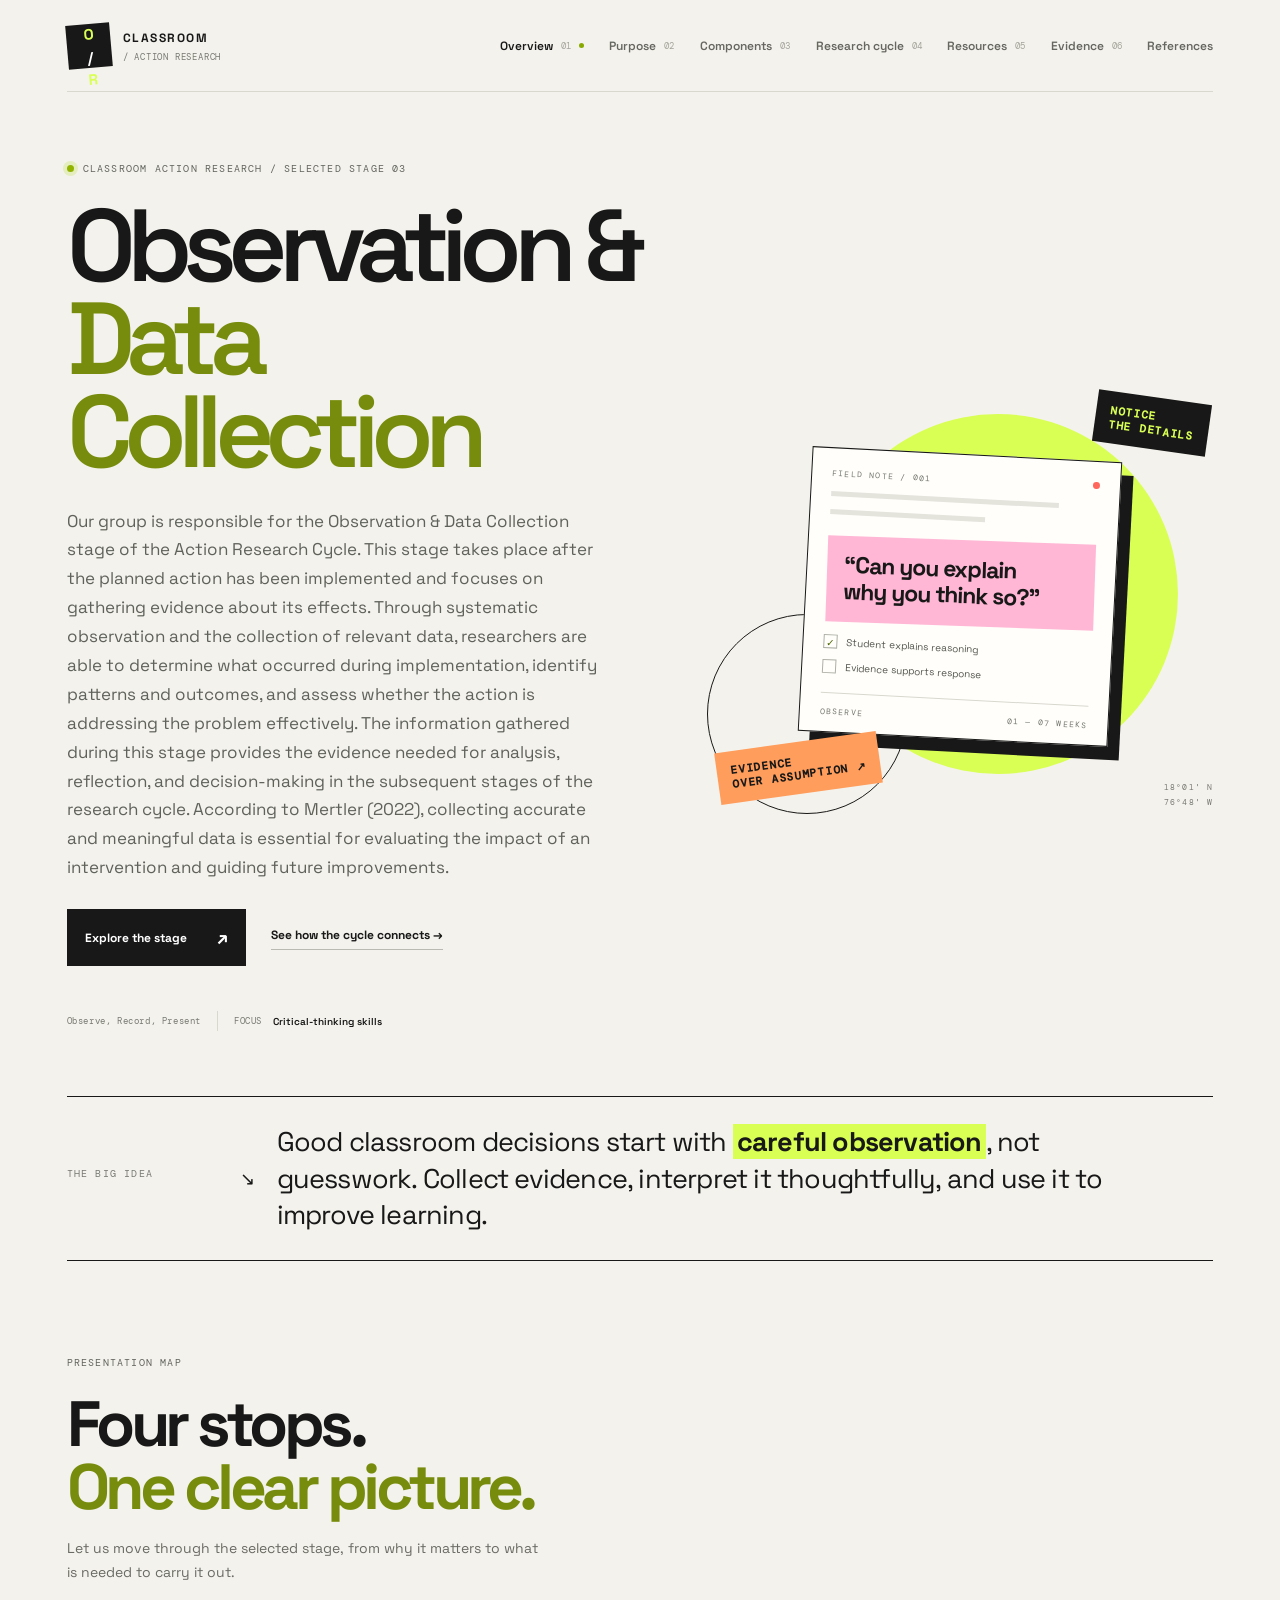
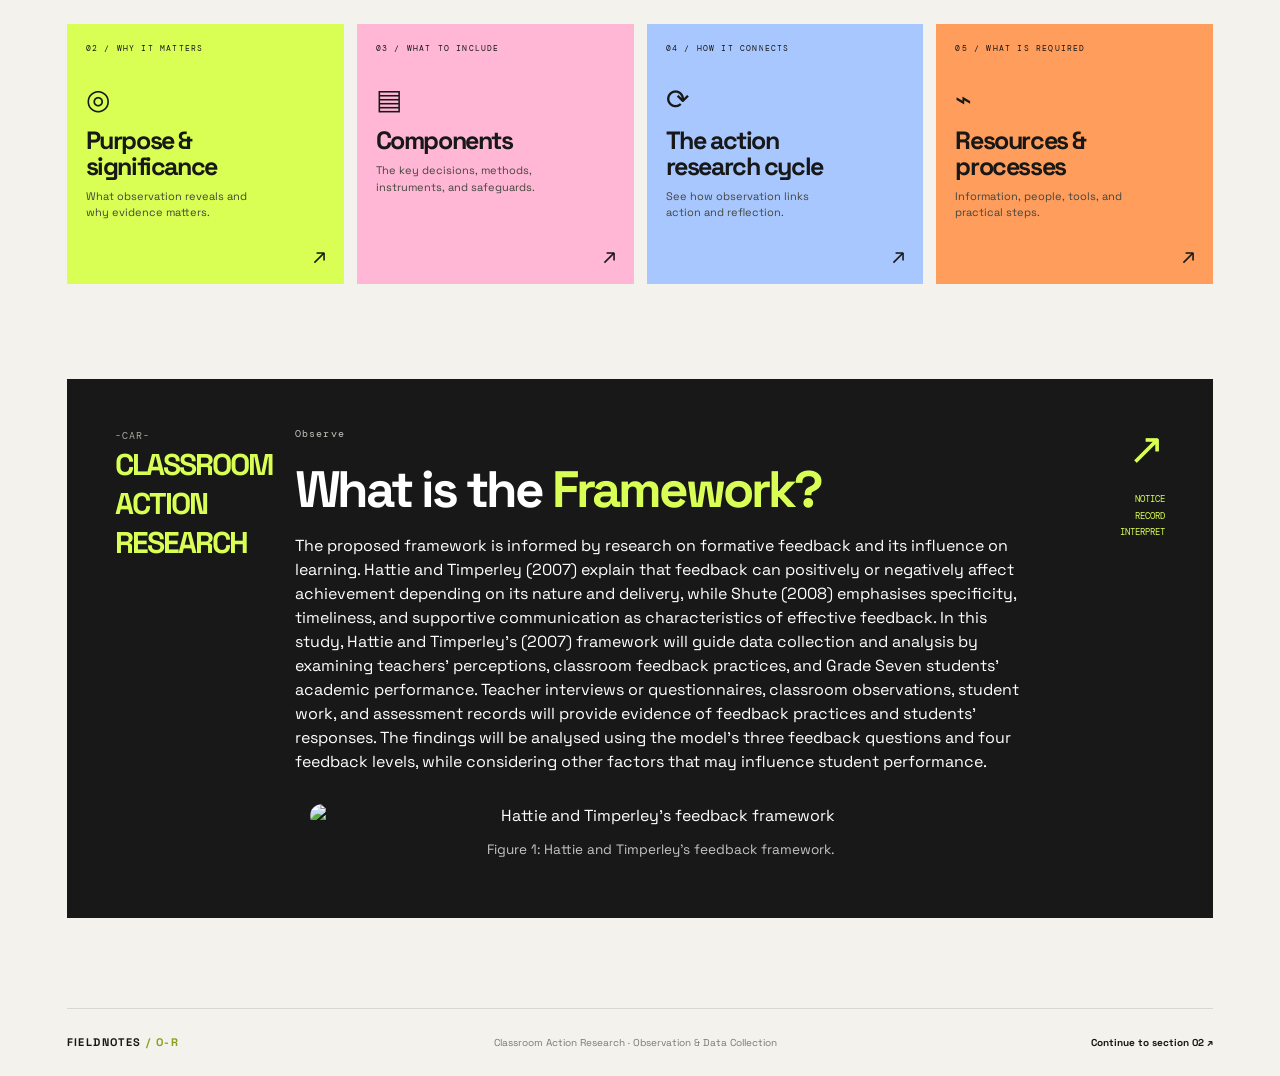
==== commit ad7643b7: "Update index.html" ====
--- a/index.html
+++ b/index.html
@@ -75,9 +75,37 @@
       </section>
 
       <section class="context-band">
-        <div class="context-index">-CAR-<br><strong>CLASSROOM ACTION RESEARCH</strong></div>
-        <div class="context-main"><p class="eyebrow">Observe</p><h2>What is <em>Observation?</em></h2><p> Observation as a data collection method is the systematic process of watching, listening, recording, and analyzing behaviors, actions, events, or physical settings as they occur in real time.</p></div>
-        <div class="context-side"><span class="context-symbol">↗</span><span>NOTICE<br>RECORD<br>INTERPRET</span></div>
+        <div class="context-index">
+          -CAR-<br>
+          <strong>CLASSROOM ACTION RESEARCH</strong>
+        </div>
+
+        <div class="context-main">
+          <p class="eyebrow">Observe</p>
+          <h2>What is the <em>Framework?</em></h2>
+
+          <p>
+            The proposed framework is informed by research on formative feedback and its influence on learning. Hattie and Timperley (2007) explain that feedback can positively or negatively affect achievement depending on its nature and delivery, while Shute (2008) emphasises specificity, timeliness, and supportive communication as characteristics of effective feedback. In this study, Hattie and Timperley’s (2007) framework will guide data collection and analysis by examining teachers’ perceptions, classroom feedback practices, and Grade Seven students’ academic performance. Teacher interviews or questionnaires, classroom observations, student work, and assessment records will provide evidence of feedback practices and students’ responses. The findings will be analysed using the model’s three feedback questions and four feedback levels, while considering other factors that may influence student performance.
+          </p>
+
+          <!-- Framework image -->
+          <figure class="framework-figure">
+            <img
+              src="Framework.png"
+              alt="Hattie and Timperley's feedback framework"
+              class="framework-image"
+              onclick="this.classList.toggle('framework-expanded')"
+            >
+            <figcaption>
+              Figure 1: Hattie and Timperley's feedback framework.
+            </figcaption>
+          </figure>
+        </div>
+
+        <div class="context-side">
+          <span class="context-symbol">↗</span>
+          <span>NOTICE<br>RECORD<br>INTERPRET</span>
+        </div>
       </section>
     </main>
 
@@ -86,4 +114,3 @@
 </body>
 </html>
 
-
--- a/style.css
+++ b/style.css
@@ -18,3 +18,50 @@
 @media(max-width:1000px){.site-shell{padding:0 4%}.site-header{height:78px}.brand-name{font-size:10px}.main-nav{gap:12px}.main-nav a{font-size:10px}.main-nav a span{display:none}.hero{min-height:530px;padding:55px 0}.hero h1{font-size:clamp(55px,8vw,84px)}.hero-art{height:360px}.circle-one{width:290px;height:290px}.observation-card{width:280px}.chapter-grid{grid-template-columns:repeat(2,1fr)}.chapter-card{min-height:220px}.context-band{grid-template-columns:100px 1fr 75px;padding:35px;gap:20px}.timeline-section{padding:50px 4%;gap:4%}.cycle-explorer{grid-template-columns:1fr 1fr;gap:20px}.cycle-node{width:125px}.node-plan,.node-observe{left:calc(50% - 62px)}.cycle-visual{height:400px}.cycle-detail{padding:25px}.connection-rows>div{grid-template-columns:110px 180px 1fr}}
 @media(max-width:720px){.site-shell{padding:0 20px}.site-header{height:72px}.menu-toggle{display:block;cursor:pointer}.main-nav{display:none;position:absolute;top:71px;left:0;right:0;background:var(--paper);border:1px solid var(--line);padding:12px 18px 18px;flex-direction:column;align-items:stretch;gap:0;box-shadow:0 12px 20px #17181712}.main-nav.is-open{display:flex}.main-nav a{padding:13px 0;border-bottom:1px solid var(--line);font-size:12px;justify-content:space-between}.main-nav a:last-child{border-bottom:0}.main-nav a span{display:block}.hero{grid-template-columns:1fr;padding:52px 0 35px;gap:20px}.hero h1{font-size:clamp(60px,15vw,92px)}.hero-intro{font-size:15px}.hero-meta{margin-top:30px}.hero-art{height:360px;grid-row:2}.circle-one{right:10%;width:280px;height:280px}.circle-two{left:7%}.sticker-top{right:4%}.sticker-bottom{left:4%}.intro-strip{grid-template-columns:1fr;gap:10px;padding:20px 0}.intro-strip p{font-size:21px}.section-block{padding:65px 0}.section-heading{margin-bottom:27px}.section-heading h2,.example-heading h2,.timeline-heading h2,.connection-table-section h2{font-size:47px}.chapter-grid{gap:9px}.chapter-card{padding:15px;min-height:205px}.chapter-card h3{font-size:22px}.chapter-card p{font-size:10px}.chapter-icon{margin-top:18px}.context-band{grid-template-columns:1fr;padding:27px;gap:25px;margin-bottom:55px}.context-side{display:none}.context-main h2{font-size:42px}.site-footer{flex-wrap:wrap;justify-content:space-between}.site-footer p{order:3;width:100%}.page-hero{margin-top:18px;min-height:370px;padding:25px 24px 35px}.page-hero-top{margin-bottom:40px}.page-hero h1{font-size:clamp(54px,13vw,78px)}.page-lede{font-size:13px;max-width:85%}.hero-stamp{right:15px;bottom:15px;font-size:9px;padding:9px;opacity:.8}.two-column-section{grid-template-columns:1fr;padding:45px 0;gap:12px}.big-text-panel,.dark-panel{min-height:0;padding:28px}.oversized-symbol{margin:25px 0 15px}.example-section{padding:5px 0 50px}.example-flow{grid-template-columns:1fr;gap:8px}.example-step{min-height:0;padding:20px}.example-icon{margin:13px 0 7px}.flow-arrow{transform:rotate(90deg);height:24px}.bottom-cta{align-items:flex-start;flex-direction:column;padding-bottom:40px}.proposal-grid{grid-template-columns:1fr 1fr}.proposal-card{padding:17px;min-height:225px}.proposal-card h3{font-size:17px}.timeline-section{grid-template-columns:1fr;gap:25px;padding:35px 20px;margin-bottom:50px}.timeline:before{left:72px}.timeline-item{grid-template-columns:58px 30px 1fr;gap:10px}.timeline-week{font-size:7px}.timeline-marker{width:28px;height:28px}.cycle-section{padding:55px 0 40px}.cycle-explorer{grid-template-columns:1fr}.cycle-visual{height:360px;max-width:430px}.cycle-node{width:116px;min-height:88px;padding:10px}.node-plan,.node-observe{left:calc(50% - 58px)}.node-act{right:0}.node-reflect{left:0}.cycle-node strong{font-size:16px}.cycle-node small{font-size:9px}.cycle-center{width:110px;height:110px}.cycle-center strong{font-size:13px}.cycle-arrows{transform:scale(.94)}.cycle-detail{min-height:0;padding:25px}.cycle-detail h3{font-size:30px}.cycle-summary{padding:16px;gap:12px;align-items:flex-start}.cycle-summary p{font-size:11px}.connection-table-section{padding:20px 0 55px}.connection-rows>div{grid-template-columns:1fr auto;gap:6px;padding:15px}.connection-rows span{grid-column:1/-1}.connection-rows strong{font-size:13px}.connection-rows p{grid-column:1/-1;line-height:1.6}.resource-section{padding:55px 0}.resource-grid{grid-template-columns:1fr}.resource-card{min-height:0;padding:24px}.resource-card h3{font-size:25px}.process-section{grid-template-columns:1fr;gap:30px;padding:10px 0 60px}.closing-panel{padding:35px 25px;margin-bottom:50px}.closing-panel h2{font-size:58px}.closing-mark{right:-4%;top:20%;font-size:160px;opacity:.7}}
 @media(max-width:390px){.site-shell{padding:0 14px}.brand{gap:8px}.brand-mark{width:38px;height:38px}.brand-name{font-size:9px}.brand-name>span{font-size:7px}.hero-actions{gap:16px}.button{gap:18px}.chapter-grid,.proposal-grid{grid-template-columns:1fr}.chapter-card{min-height:190px}.proposal-card{min-height:190px}.page-hero h1{font-size:52px}.page-lede{max-width:100%}.hero-stamp{display:none}.cycle-node{width:103px}.node-plan,.node-observe{left:calc(50% - 51px)}.cycle-node strong{font-size:14px}.cycle-node small{font-size:8px}.cycle-center{width:92px;height:92px}.cycle-center strong{font-size:11px}.cycle-center span{font-size:7px}.cycle-visual{height:330px}.cycle-arrows{transform:scale(.85)}.closing-panel h2{font-size:49px}}
+
+/* Framework image */
+.framework-figure {
+  margin: 30px 0 10px;
+  text-align: center;
+}
+
+.framework-image {
+  display: block;
+  width: 100%;
+  max-width: 700px;
+  height: auto;
+  margin: 0 auto;
+  border-radius: 12px;
+  cursor: zoom-in;
+  transition: transform 0.3s ease, box-shadow 0.3s ease;
+}
+
+.framework-image:hover {
+  transform: scale(1.01);
+}
+
+.framework-figure figcaption {
+  margin-top: 12px;
+  font-size: 0.85rem;
+  opacity: 0.75;
+  line-height: 1.5;
+}
+
+/* Expanded image */
+.framework-image.framework-expanded {
+  position: fixed;
+  top: 50%;
+  left: 50%;
+  z-index: 9999;
+  width: auto;
+  height: auto;
+  max-width: 90vw;
+  max-height: 85vh;
+  object-fit: contain;
+  transform: translate(-50%, -50%);
+  background: white;
+  padding: 8px;
+  border-radius: 10px;
+  box-shadow: 0 0 0 100vmax rgba(0, 0, 0, 0.85);
+  cursor: zoom-out;
+}
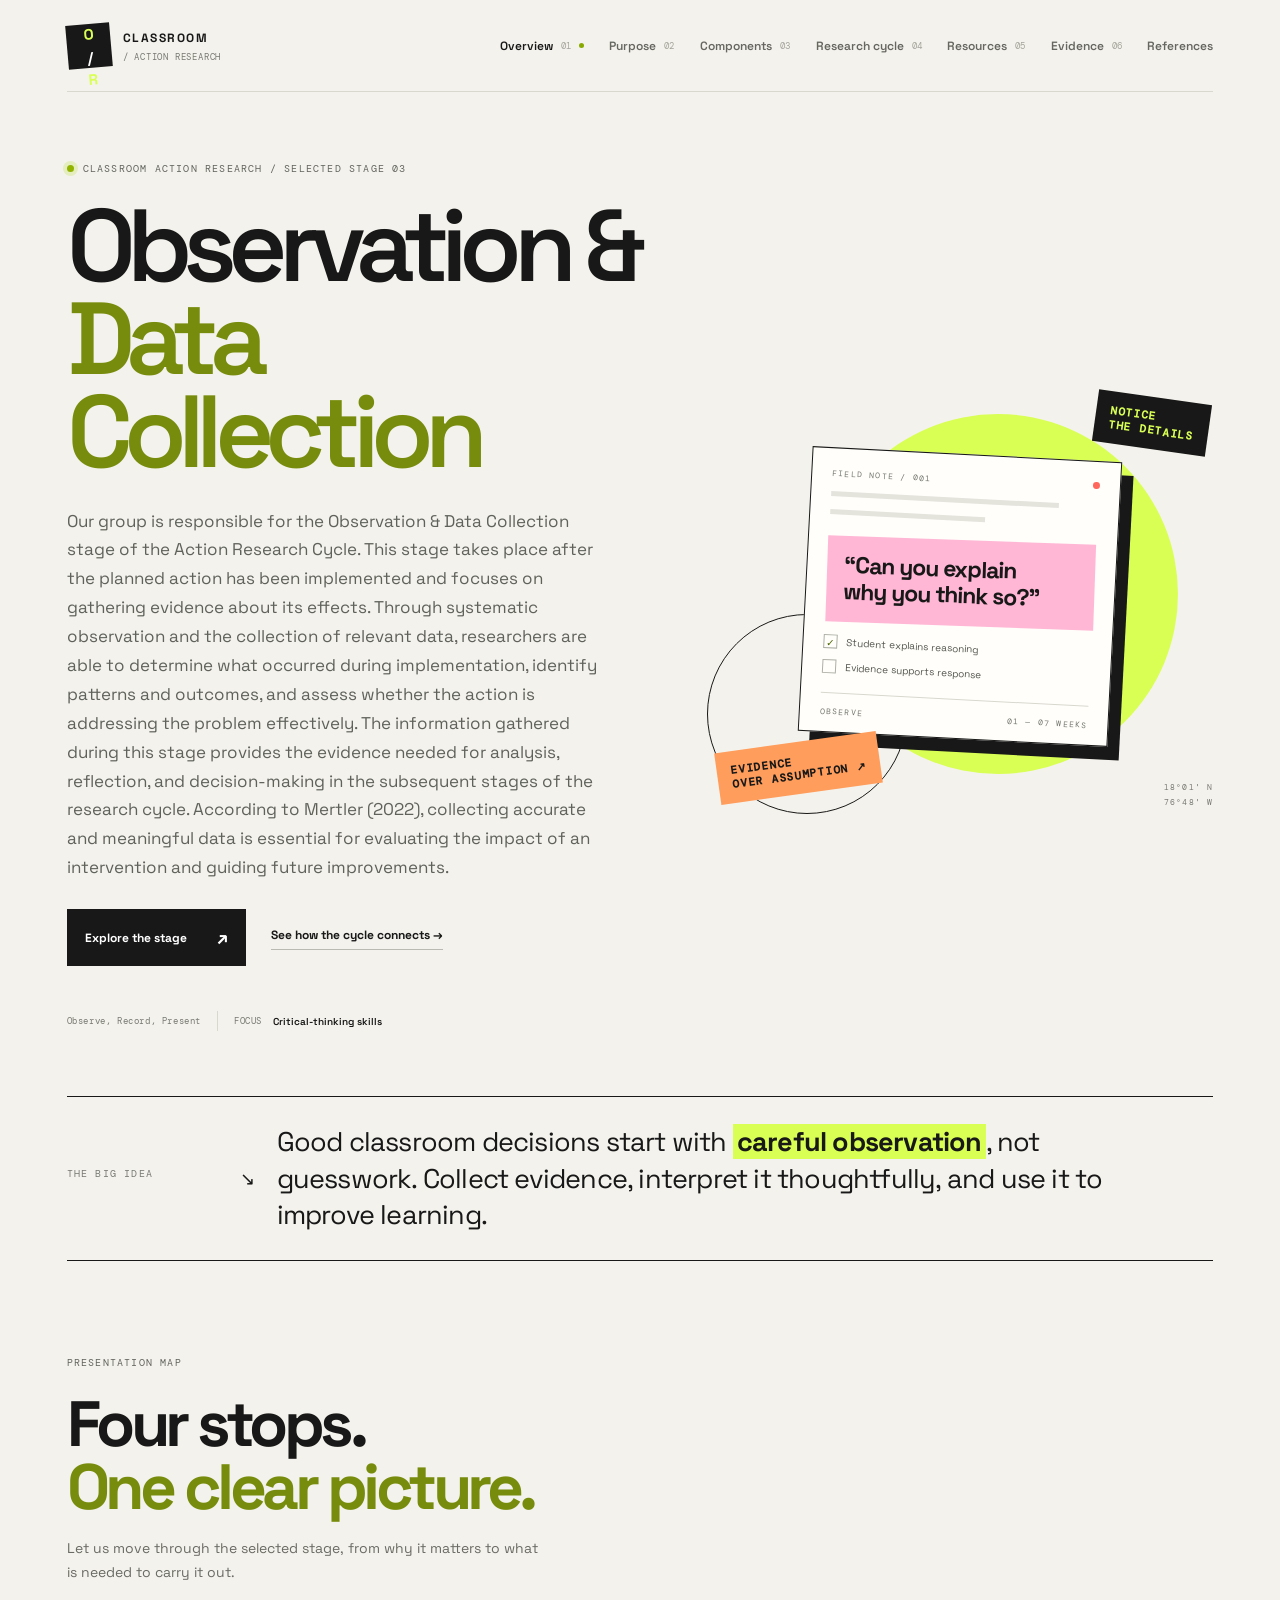
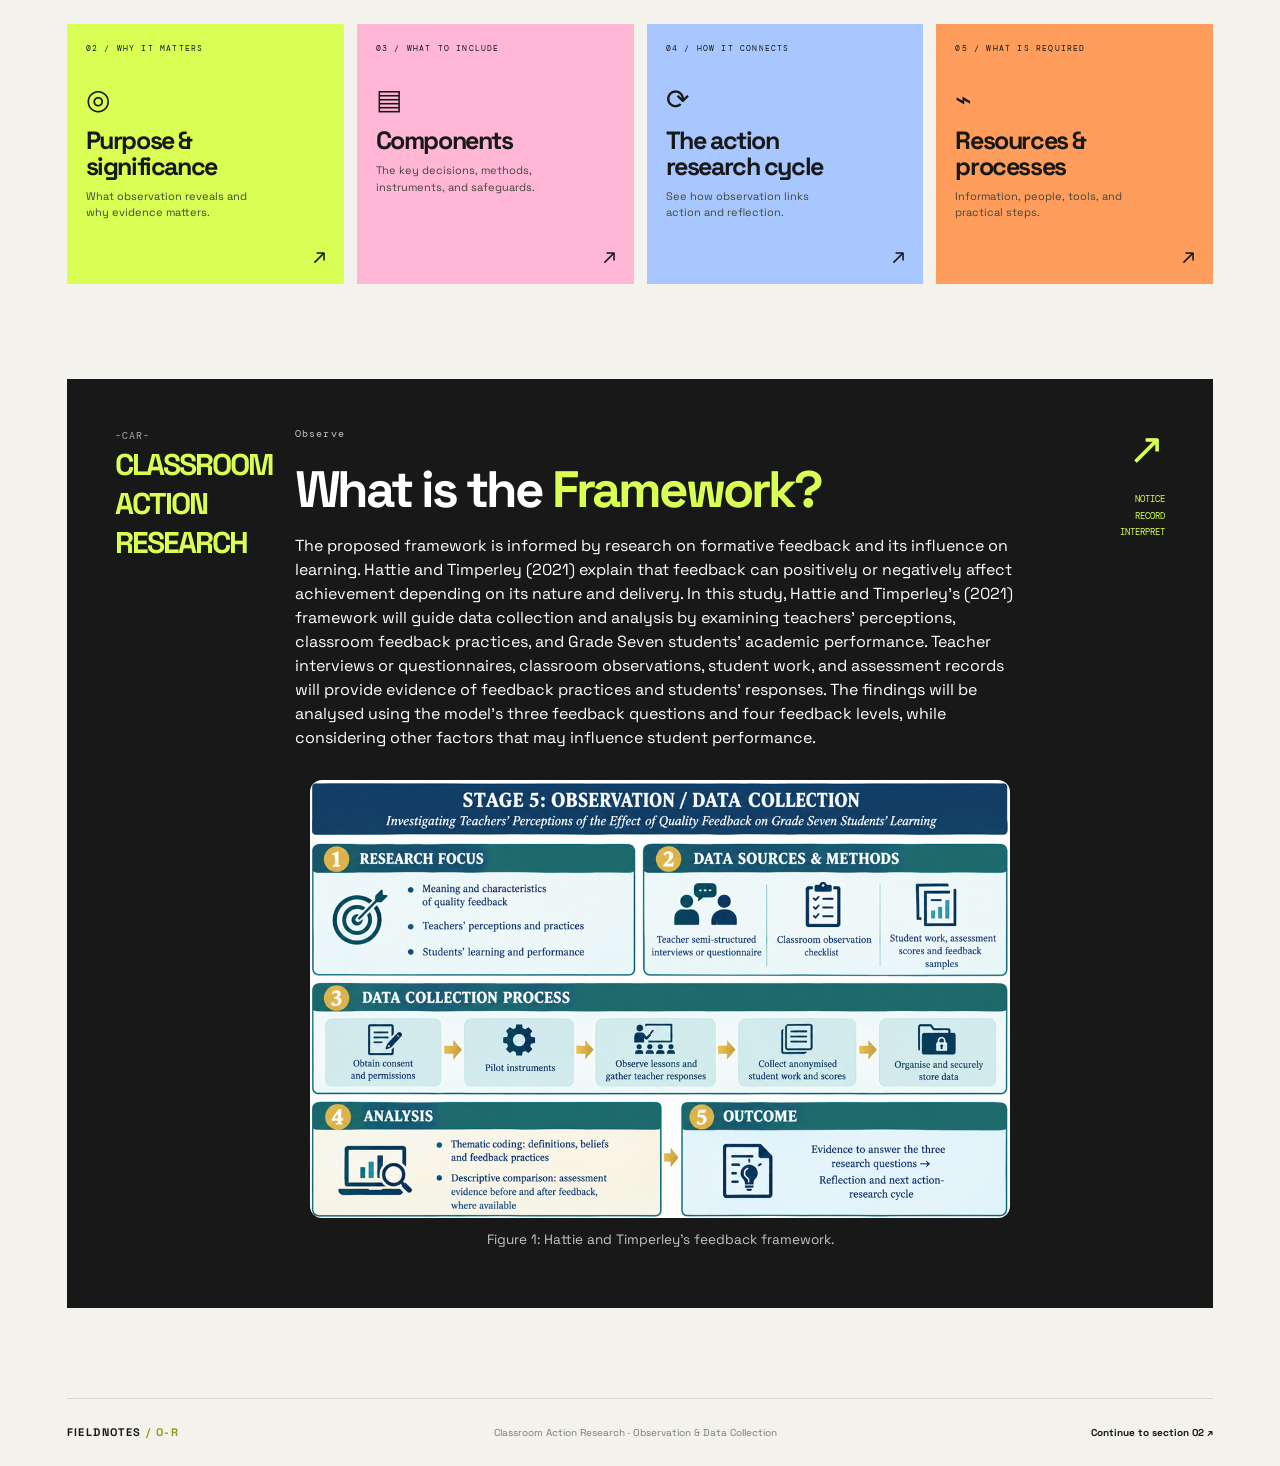
==== commit 19bad5a6: "Update index.html" ====
--- a/index.html
+++ b/index.html
@@ -85,7 +85,7 @@
           <h2>What is the <em>Framework?</em></h2>
 
           <p>
-            The proposed framework is informed by research on formative feedback and its influence on learning. Hattie and Timperley (2007) explain that feedback can positively or negatively affect achievement depending on its nature and delivery, while Shute (2008) emphasises specificity, timeliness, and supportive communication as characteristics of effective feedback. In this study, Hattie and Timperley’s (2007) framework will guide data collection and analysis by examining teachers’ perceptions, classroom feedback practices, and Grade Seven students’ academic performance. Teacher interviews or questionnaires, classroom observations, student work, and assessment records will provide evidence of feedback practices and students’ responses. The findings will be analysed using the model’s three feedback questions and four feedback levels, while considering other factors that may influence student performance.
+            The proposed framework is informed by research on formative feedback and its influence on learning. Hattie and Timperley (2021) explain that feedback can positively or negatively affect achievement depending on its nature and delivery. In this study, Hattie and Timperley’s (2021) framework will guide data collection and analysis by examining teachers’ perceptions, classroom feedback practices, and Grade Seven students’ academic performance. Teacher interviews or questionnaires, classroom observations, student work, and assessment records will provide evidence of feedback practices and students’ responses. The findings will be analysed using the model’s three feedback questions and four feedback levels, while considering other factors that may influence student performance.
           </p>
 
           <!-- Framework image -->
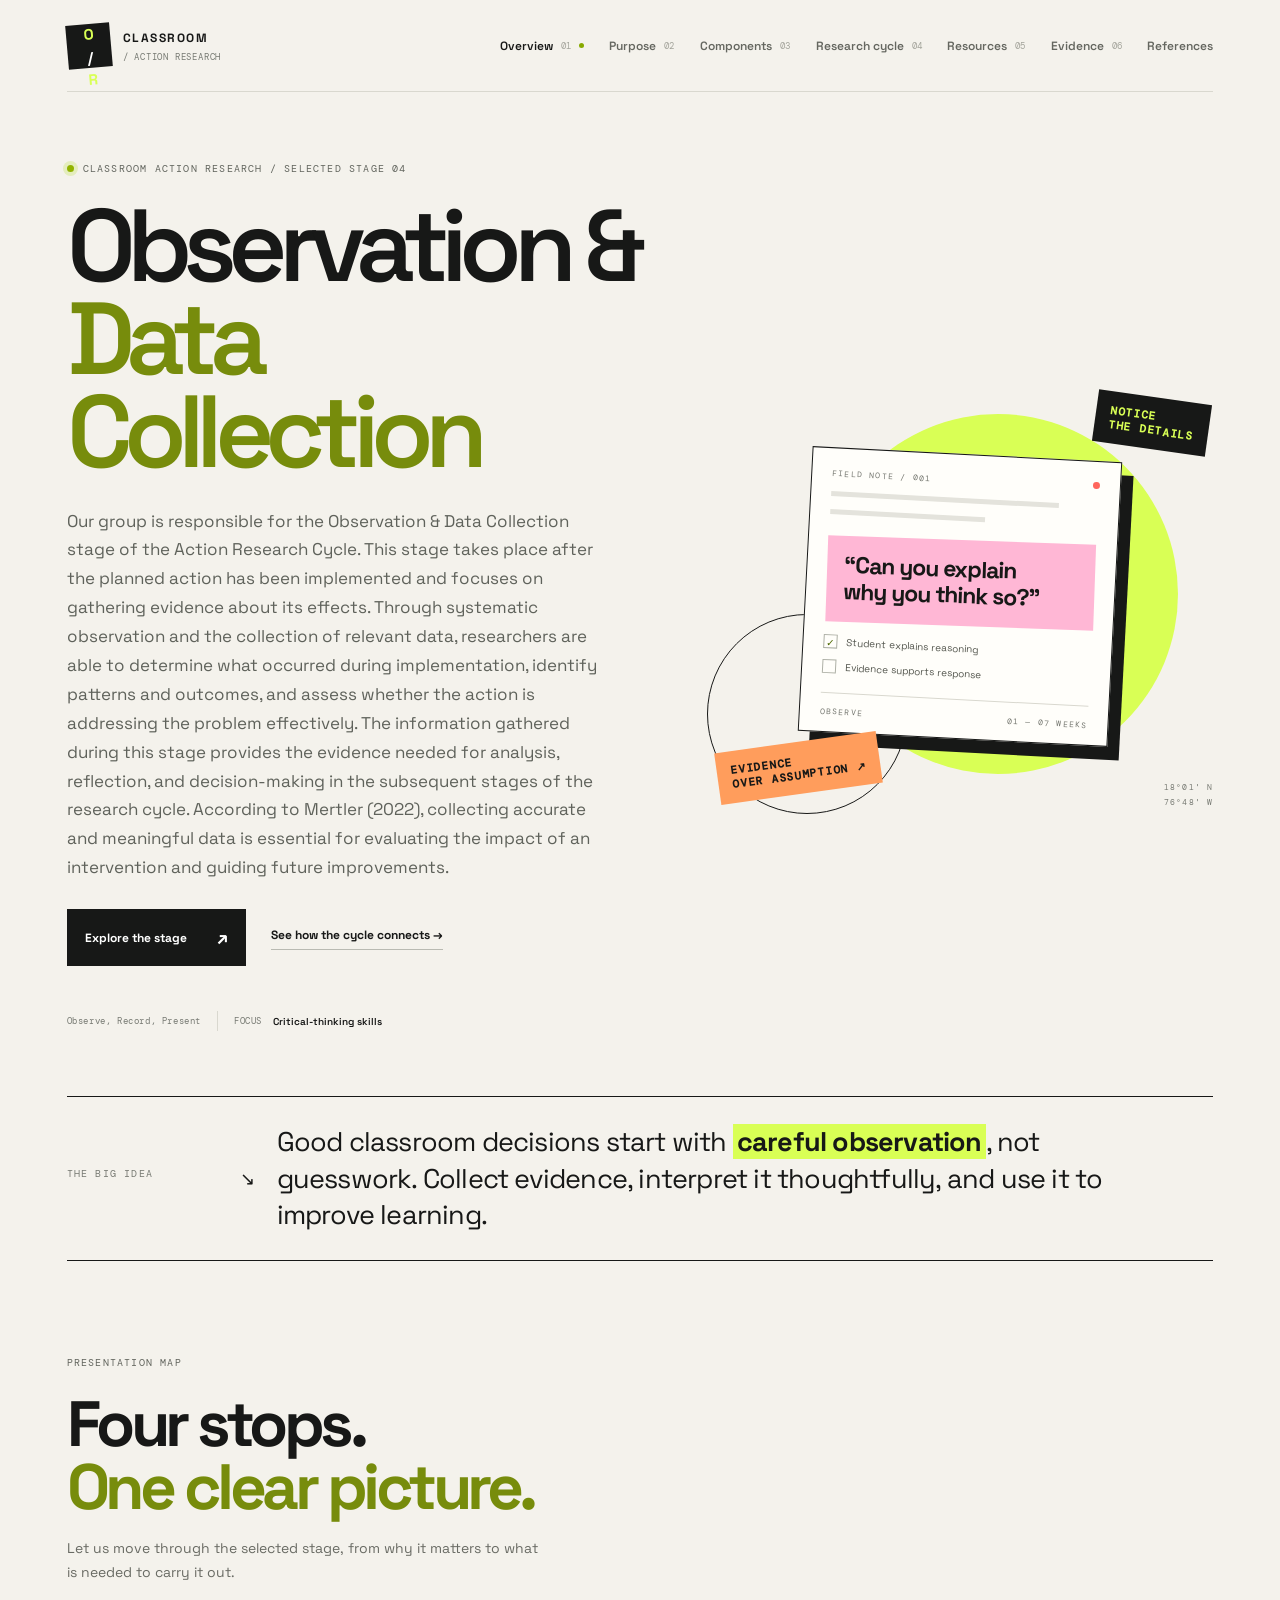
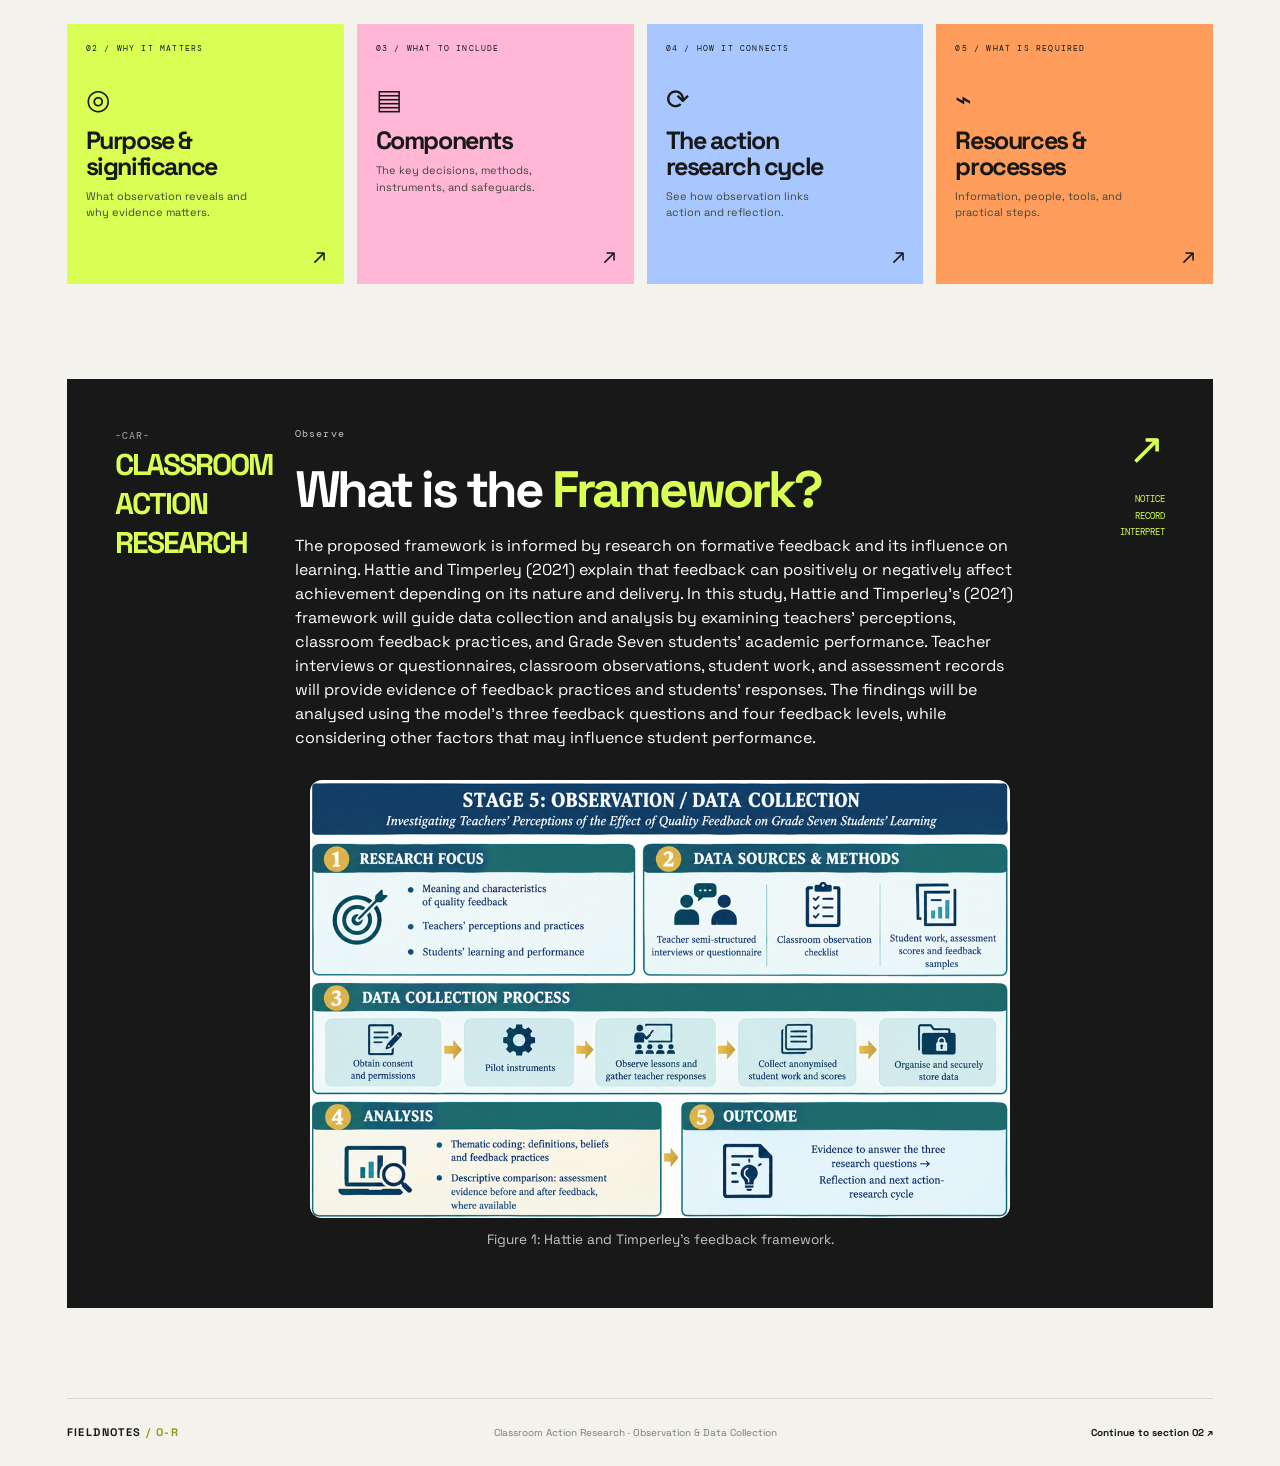
==== commit 34e0a0d5: "Update index.html" ====
--- a/index.html
+++ b/index.html
@@ -30,7 +30,7 @@
     <main>
       <section class="hero hero-home">
         <div class="hero-copy">
-          <p class="eyebrow"><span class="eyebrow-dot"></span> CLASSROOM ACTION RESEARCH / SELECTED STAGE 03</p>
+          <p class="eyebrow"><span class="eyebrow-dot"></span> CLASSROOM ACTION RESEARCH / SELECTED STAGE 04</p>
           <h1>Observation &<br><em>Data Collection</em></h1>
           <p class="hero-intro">Our group is responsible for the Observation &amp; Data Collection stage of the Action Research Cycle. This stage takes place after the planned action has been implemented and focuses on gathering evidence about its effects. Through systematic observation and the collection of relevant data, researchers are able to determine what occurred during implementation, identify patterns and outcomes, and assess whether the action is addressing the problem effectively. The information gathered during this stage provides the evidence needed for analysis, reflection, and decision-making in the subsequent stages of the research cycle. According to Mertler (2022), collecting accurate and meaningful data is essential for evaluating the impact of an intervention and guiding future improvements.</p>
           <div class="hero-actions">
